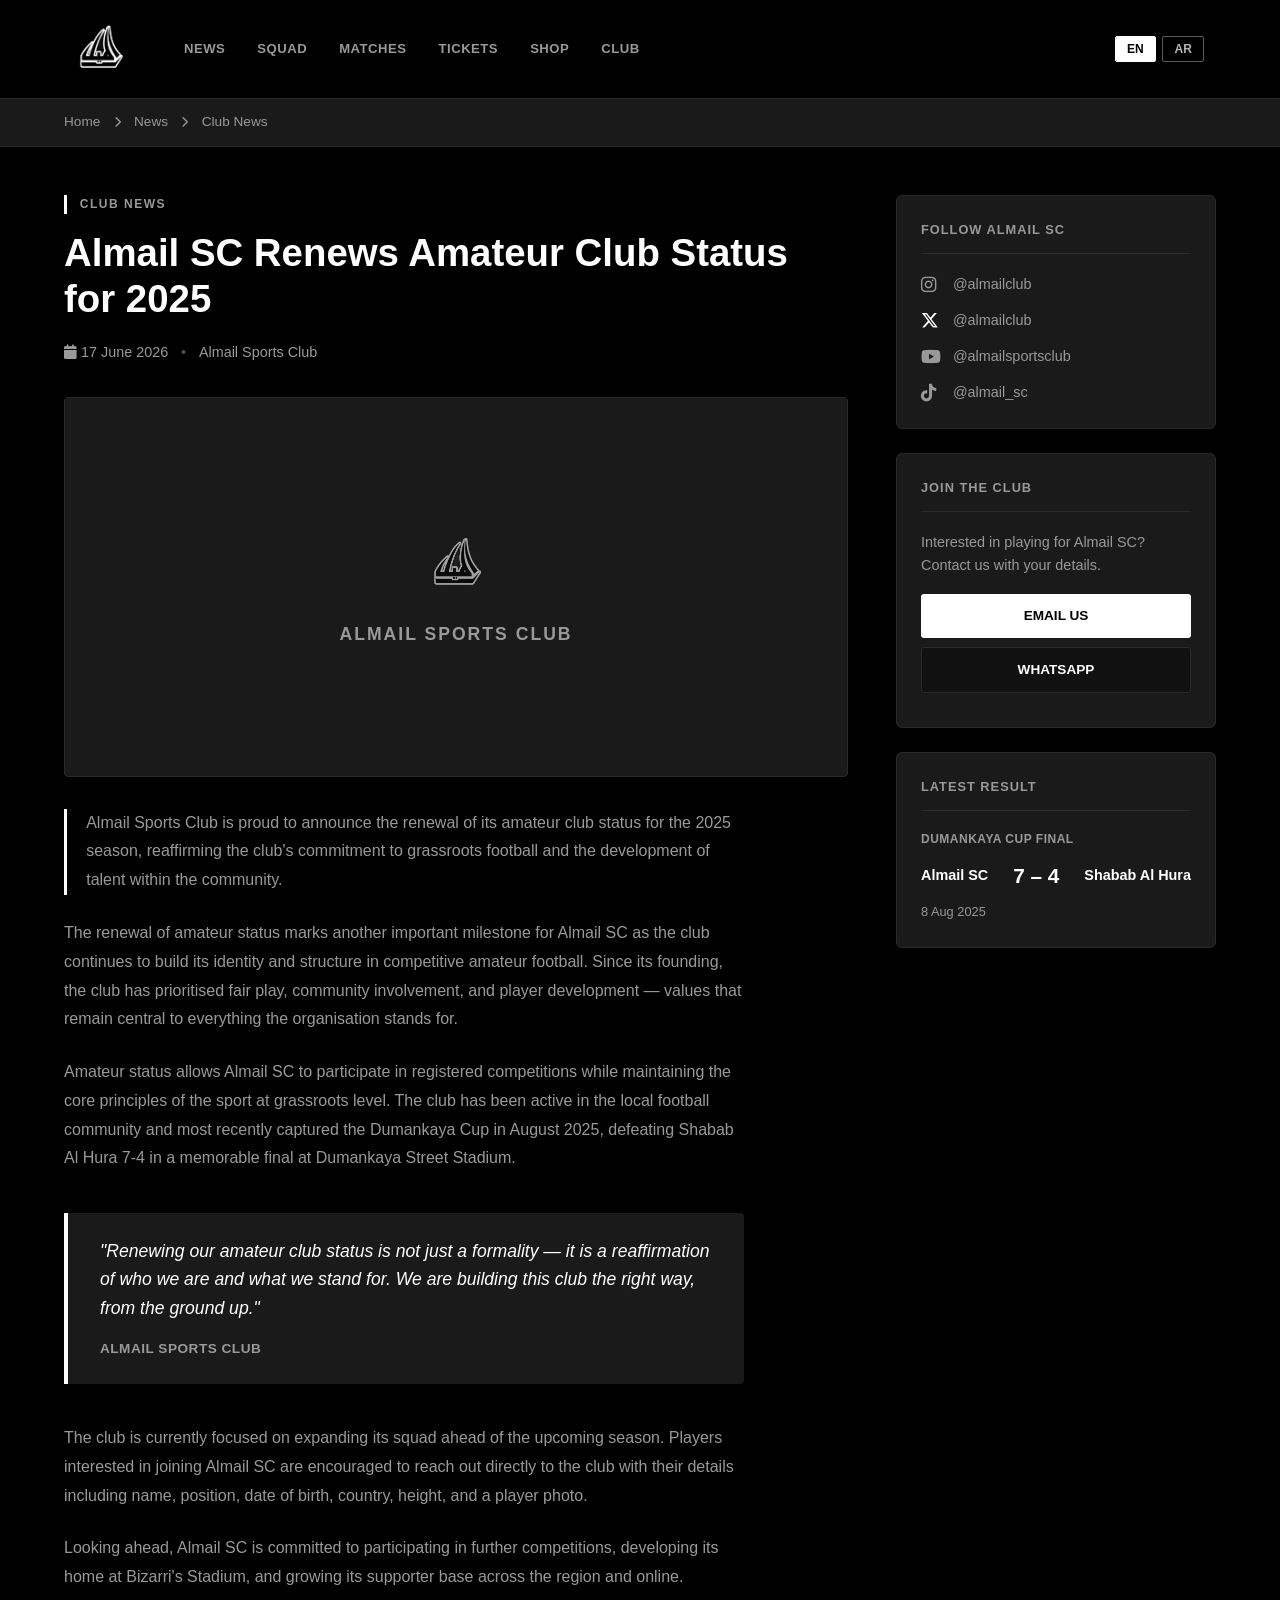
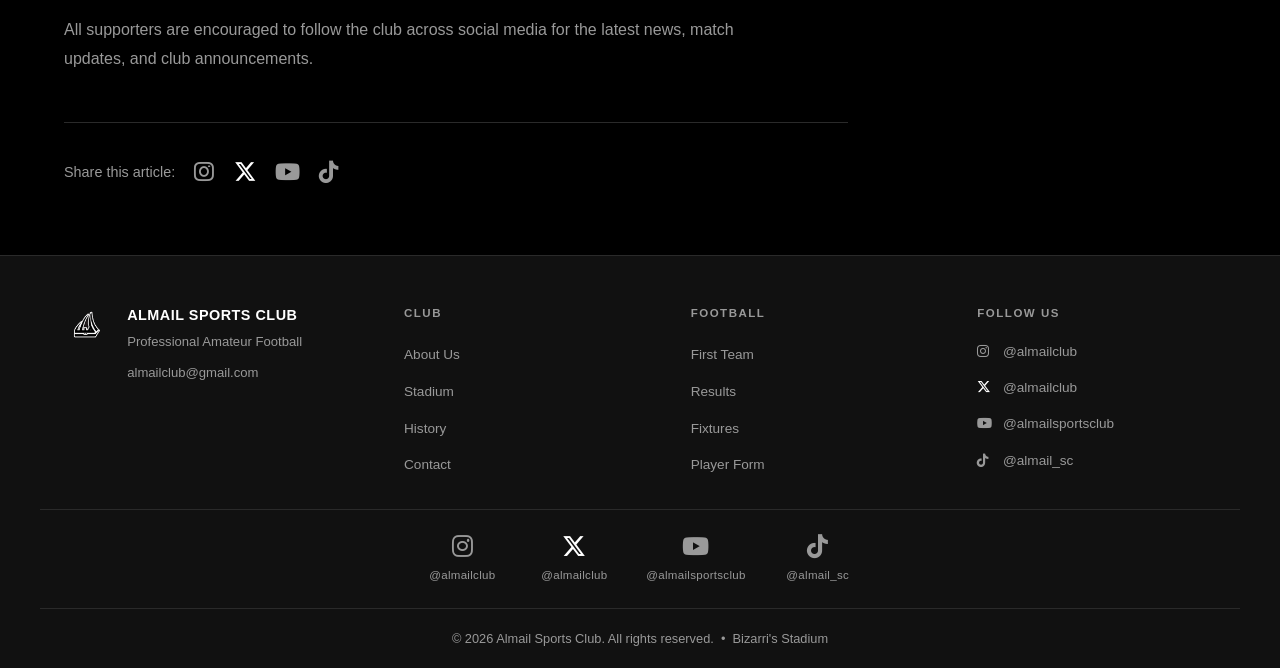
==== news-amateur-status.html @ ee6db26e "Add files via upload" ====
<!DOCTYPE html>
<html lang="en">
<head>
    <meta charset="UTF-8">
    <meta name="viewport" content="width=device-width, initial-scale=1.0">
    <title>Almail SC Renews Amateur Club Status – Almail Sports Club</title>
    <link rel="stylesheet" href="styles.css">
    <link rel="stylesheet" href="article.css">
    <link rel="stylesheet" href="https://cdnjs.cloudflare.com/ajax/libs/font-awesome/6.4.0/css/all.min.css">
</head>
<body>

    <!-- ── MAIN HEADER ───────────────────────────────────── -->
    <header class="main-header">
        <div class="header-inner">
            <a href="index.html" class="club-logo">
                <div class="club-crest">
                    <img src="logo.png" alt="Almail SC" class="crest-img" onerror="this.style.display='none'; this.nextElementSibling.style.display='flex';">
                    <span class="crest-text crest-fallback">ASC</span>
                </div>
            </a>
            <nav class="main-nav" id="mainNav">
                <a href="index.html#latest" class="nav-link">NEWS</a>
                <a href="index.html#teams" class="nav-link">SQUAD</a>
                <a href="index.html#matches" class="nav-link">MATCHES</a>
                <a href="index.html#tickets" class="nav-link">TICKETS</a>
                <a href="index.html#shop" class="nav-link">SHOP</a>
                <a href="index.html#support" class="nav-link">CLUB</a>
            </nav>
            <div class="header-right">
                <div class="language-switcher">
                    <button class="lang-btn active" data-lang="en" onclick="setLanguage('en')">EN</button>
                    <button class="lang-btn" data-lang="ar" onclick="setLanguage('ar')">AR</button>
                </div>
                <button class="search-btn"><i class="fas fa-search"></i></button>
                <button class="menu-btn" id="menuBtn"><i class="fas fa-bars"></i></button>
            </div>
        </div>
    </header>

    <!-- ── ARTICLE BREADCRUMB ────────────────────────────── -->
    <div class="article-breadcrumb">
        <div class="section-container">
            <a href="index.html">Home</a>
            <span class="breadcrumb-sep"><i class="fas fa-chevron-right"></i></span>
            <a href="index.html#latest">News</a>
            <span class="breadcrumb-sep"><i class="fas fa-chevron-right"></i></span>
            <span>Club News</span>
        </div>
    </div>

    <!-- ── ARTICLE CONTENT ───────────────────────────────── -->
    <main class="article-main">
        <div class="section-container">
            <div class="article-layout">

                <article class="article-body">
                    <header class="article-header">
                        <div class="article-category">CLUB NEWS</div>
                        <h1 class="article-title">Almail SC Renews Amateur Club Status for 2025</h1>
                        <div class="article-byline">
                            <span class="byline-date"><i class="fas fa-calendar"></i> 17 June 2026</span>
                            <span class="byline-sep">&bull;</span>
                            <span class="byline-source">Almail Sports Club</span>
                        </div>
                    </header>

                    <div class="article-hero-img">
                        <div class="article-img-placeholder">
                            <img src="logo.png" alt="Almail SC" onerror="this.style.display='none';">
                            <span>ALMAIL SPORTS CLUB</span>
                        </div>
                    </div>

                    <div class="article-text">
                        <p class="article-lead">Almail Sports Club is proud to announce the renewal of its amateur club status for the 2025 season, reaffirming the club's commitment to grassroots football and the development of talent within the community.</p>

                        <p>The renewal of amateur status marks another important milestone for Almail SC as the club continues to build its identity and structure in competitive amateur football. Since its founding, the club has prioritised fair play, community involvement, and player development — values that remain central to everything the organisation stands for.</p>

                        <p>Amateur status allows Almail SC to participate in registered competitions while maintaining the core principles of the sport at grassroots level. The club has been active in the local football community and most recently captured the Dumankaya Cup in August 2025, defeating Shabab Al Hura 7-4 in a memorable final at Dumankaya Street Stadium.</p>

                        <blockquote class="article-quote">
                            <p>"Renewing our amateur club status is not just a formality — it is a reaffirmation of who we are and what we stand for. We are building this club the right way, from the ground up."</p>
                            <cite>Almail Sports Club</cite>
                        </blockquote>

                        <p>The club is currently focused on expanding its squad ahead of the upcoming season. Players interested in joining Almail SC are encouraged to reach out directly to the club with their details including name, position, date of birth, country, height, and a player photo.</p>

                        <p>Looking ahead, Almail SC is committed to participating in further competitions, developing its home at Bizarri's Stadium, and growing its supporter base across the region and online.</p>

                        <p>All supporters are encouraged to follow the club across social media for the latest news, match updates, and club announcements.</p>
                    </div>

                    <div class="article-social-share">
                        <span>Share this article:</span>
                        <a href="https://instagram.com/almailclub" target="_blank" rel="noopener"><i class="fab fa-instagram"></i></a>
                        <a href="https://x.com/almailclub" target="_blank" rel="noopener"><i class="fab fa-x-twitter"></i></a>
                        <a href="https://youtube.com/@almailsportsclub" target="_blank" rel="noopener"><i class="fab fa-youtube"></i></a>
                        <a href="https://tiktok.com/@almail_sc" target="_blank" rel="noopener"><i class="fab fa-tiktok"></i></a>
                    </div>
                </article>

                <!-- Sidebar -->
                <aside class="article-sidebar">
                    <div class="sidebar-card">
                        <h4>FOLLOW ALMAIL SC</h4>
                        <ul class="sidebar-social">
                            <li><a href="https://instagram.com/almailclub" target="_blank" rel="noopener"><i class="fab fa-instagram"></i> @almailclub</a></li>
                            <li><a href="https://x.com/almailclub" target="_blank" rel="noopener"><i class="fab fa-x-twitter"></i> @almailclub</a></li>
                            <li><a href="https://youtube.com/@almailsportsclub" target="_blank" rel="noopener"><i class="fab fa-youtube"></i> @almailsportsclub</a></li>
                            <li><a href="https://tiktok.com/@almail_sc" target="_blank" rel="noopener"><i class="fab fa-tiktok"></i> @almail_sc</a></li>
                        </ul>
                    </div>
                    <div class="sidebar-card">
                        <h4>JOIN THE CLUB</h4>
                        <p>Interested in playing for Almail SC? Contact us with your details.</p>
                        <a href="mailto:almailclub@gmail.com?subject=Player%20Application&body=Name:%0APosition:%0ADate%20of%20Birth:%0ACountry:%0AHeight:%0A%0APlease%20attach%20a%20photo." class="sidebar-btn">EMAIL US</a>
                        <a href="https://wa.me/14402785870" target="_blank" rel="noopener" class="sidebar-btn whatsapp-btn">WHATSAPP</a>
                    </div>
                    <div class="sidebar-card">
                        <h4>LATEST RESULT</h4>
                        <div class="sidebar-result">
                            <span class="sidebar-competition">Dumankaya Cup Final</span>
                            <div class="sidebar-score-row">
                                <span>Almail SC</span>
                                <span class="sidebar-score">7 – 4</span>
                                <span>Shabab Al Hura</span>
                            </div>
                            <span class="sidebar-date">8 Aug 2025</span>
                        </div>
                    </div>
                </aside>

            </div>
        </div>
    </main>

    <!-- ── FOOTER ────────────────────────────────────────── -->
    <footer class="footer">
        <div class="footer-main">
            <div class="footer-brand">
                <div class="footer-crest">
                    <img src="logo.png" alt="ASC" class="footer-logo-img" onerror="this.style.display='none'; this.nextElementSibling.style.display='flex';">
                    <span class="footer-crest-text">ASC</span>
                </div>
                <div>
                    <h3>ALMAIL SPORTS CLUB</h3>
                    <p>Professional Amateur Football</p>
                    <p class="footer-email"><a href="mailto:almailclub@gmail.com">almailclub@gmail.com</a></p>
                </div>
            </div>
            <div class="footer-cols">
                <div class="footer-col">
                    <h4>CLUB</h4>
                    <ul>
                        <li><a href="index.html#support">About Us</a></li>
                        <li><a href="index.html#support">Stadium</a></li>
                        <li><a href="index.html#support">History</a></li>
                        <li><a href="index.html#support">Contact</a></li>
                    </ul>
                </div>
                <div class="footer-col">
                    <h4>FOOTBALL</h4>
                    <ul>
                        <li><a href="index.html#teams">First Team</a></li>
                        <li><a href="index.html#matches">Results</a></li>
                        <li><a href="index.html#matches">Fixtures</a></li>
                        <li><a href="index.html#support">Player Form</a></li>
                    </ul>
                </div>
                <div class="footer-col">
                    <h4>FOLLOW US</h4>
                    <ul class="social-list">
                        <li><a href="https://instagram.com/almailclub" target="_blank" rel="noopener"><i class="fab fa-instagram"></i> @almailclub</a></li>
                        <li><a href="https://x.com/almailclub" target="_blank" rel="noopener"><i class="fab fa-x-twitter"></i> @almailclub</a></li>
                        <li><a href="https://youtube.com/@almailsportsclub" target="_blank" rel="noopener"><i class="fab fa-youtube"></i> @almailsportsclub</a></li>
                        <li><a href="https://tiktok.com/@almail_sc" target="_blank" rel="noopener"><i class="fab fa-tiktok"></i> @almail_sc</a></li>
                    </ul>
                </div>
            </div>
        </div>
        <div class="footer-socials">
            <a href="https://instagram.com/almailclub" target="_blank" rel="noopener" class="social-icon-link">
                <i class="fab fa-instagram"></i>
                <span>@almailclub</span>
            </a>
            <a href="https://x.com/almailclub" target="_blank" rel="noopener" class="social-icon-link">
                <i class="fab fa-x-twitter"></i>
                <span>@almailclub</span>
            </a>
            <a href="https://youtube.com/@almailsportsclub" target="_blank" rel="noopener" class="social-icon-link">
                <i class="fab fa-youtube"></i>
                <span>@almailsportsclub</span>
            </a>
            <a href="https://tiktok.com/@almail_sc" target="_blank" rel="noopener" class="social-icon-link">
                <i class="fab fa-tiktok"></i>
                <span>@almail_sc</span>
            </a>
        </div>
        <div class="footer-bottom">
            <p>&copy; 2026 Almail Sports Club. All rights reserved. &nbsp;&bull;&nbsp; Bizarri's Stadium</p>
        </div>
    </footer>

    <button class="back-to-top" id="backToTop" onclick="window.scrollTo({top:0,behavior:'smooth'})" aria-label="Back to top">
        <i class="fas fa-chevron-up"></i>
    </button>

    <script src="translations.js"></script>
    <script src="script.js"></script>
</body>
</html>
---- styles.css ----
/* ── RESET & ROOT ─────────────────────────────────────────── */
*, *::before, *::after {
    margin: 0;
    padding: 0;
    box-sizing: border-box;
}

:root {
    --primary:       #000000;
    --primary-dark:  #111111;
    --primary-light: #1a1a1a;
    --accent:        #ffffff;
    --accent-light:  #e8e8e8;
    --white:         #ffffff;
    --text-dark:     #ffffff;
    --text-gray:     #999999;
    --bg-light:      #0f0f0f;
    --border:        #2a2a2a;
    --border-light:  #333333;
    --win:           #4caf50;
}

html { scroll-behavior: smooth; }

body {
    font-family: -apple-system, BlinkMacSystemFont, 'Segoe UI', Arial, sans-serif;
    background: var(--primary);
    color: var(--text-dark);
    line-height: 1.6;
}

a  { text-decoration: none; color: inherit; }
ul { list-style: none; }
button { border: none; background: none; font-family: inherit; cursor: pointer; }
img { display: block; max-width: 100%; }

.section-container {
    max-width: 1200px;
    margin: 0 auto;
    padding: 0 24px;
}

.language-switcher {
    display: flex;
    gap: 0.4rem;
    align-items: center;
    margin-right: 0.75rem;
}

.lang-btn {
    background: transparent;
    border: 1px solid rgba(255, 255, 255, 0.35);
    color: rgba(255, 255, 255, 0.7);
    padding: 0.3rem 0.7rem;
    font-size: 0.75rem;
    font-weight: 600;
    border-radius: 2px;
    cursor: pointer;
    transition: all 0.2s;
}

.lang-btn:hover {
    border-color: var(--white);
    color: var(--white);
}

.lang-btn.active {
    background: var(--white);
    color: var(--primary);
    border-color: var(--white);
}

/* ── BACK TO TOP ─────────────────────────────────────────── */
.back-to-top {
    position: fixed;
    bottom: 2rem;
    right: 2rem;
    background: var(--white);
    color: var(--primary);
    width: 48px;
    height: 48px;
    border-radius: 50%;
    display: flex;
    align-items: center;
    justify-content: center;
    font-size: 1.1rem;
    cursor: pointer;
    z-index: 500;
    opacity: 0;
    pointer-events: none;
    transition: opacity 0.3s ease, transform 0.3s ease;
    box-shadow: 0 4px 16px rgba(0, 0, 0, 0.6);
}

.back-to-top.visible {
    opacity: 1;
    pointer-events: all;
}

.back-to-top:hover {
    transform: translateY(-3px);
    background: var(--accent-light);
}

html[dir="rtl"] .back-to-top,
body.rtl-mode .back-to-top {
    right: auto;
    left: 2rem;
}

.banner-icon {
    display: flex;
    align-items: center;
    gap: 0.4rem;
    color: var(--text-gray);
    transition: color 0.2s;
}

.banner-icon:hover { color: var(--white); }

.banner-lang {
    background: transparent;
    color: var(--text-gray);
    padding: 0.3rem 0.6rem;
    border: 1px solid var(--border);
    border-radius: 2px;
    cursor: pointer;
    font-size: 0.8rem;
}

/* ── MAIN HEADER ────────────────────────────────────────────– */
.main-header {
    background: var(--primary);
    border-bottom: 1px solid var(--border);
    position: sticky;
    top: 0;
    z-index: 200;
}

.header-inner {
    max-width: 1200px;
    margin: 0 auto;
    padding: 0.8rem 24px;
    display: flex;
    align-items: center;
    gap: 2rem;
}

.club-logo { display: flex; align-items: center; }

.club-crest {
    width: 72px;
    height: 72px;
    background: transparent;
    border-radius: 4px;
    display: flex;
    align-items: center;
    justify-content: center;
    overflow: hidden;
    flex-shrink: 0;
}

.crest-img {
    width: 100%;
    height: 100%;
    object-fit: contain;
}

.crest-fallback {
    font-size: 1.1rem;
    font-weight: 700;
    color: var(--primary);
    display: none;
}

.crest-text {
    font-size: 1.1rem;
    font-weight: 700;
    color: var(--primary);
}

.main-nav {
    display: flex;
    gap: 0;
    align-items: center;
    flex: 1;
}

.nav-link {
    color: var(--text-gray);
    font-size: 0.82rem;
    font-weight: 600;
    letter-spacing: 0.5px;
    padding: 0.5rem 1rem;
    transition: color 0.2s;
    position: relative;
    display: flex;
    align-items: center;
    gap: 0.4rem;
    white-space: nowrap;
}

.nav-link:hover { color: var(--white); }

.header-right {
    display: flex;
    gap: 0.5rem;
    align-items: center;
    margin-left: auto;
}

.search-btn, .menu-btn {
    color: var(--text-gray);
    font-size: 1rem;
    padding: 0.5rem;
    transition: color 0.2s;
    display: none;
}

.search-btn:hover, .menu-btn:hover { color: var(--white); }


/* ── HERO ───────────────────────────────────────────────────– */
.hero {
    background: linear-gradient(160deg, #0a0a0a 0%, #111111 60%, #1a1a1a 100%);
    position: relative;
    min-height: 520px;
    display: flex;
    align-items: center;
    overflow: hidden;
    padding: 4rem 24px;
}

.hero::after {
    content: '';
    position: absolute;
    inset: 0;
    background-image:
        repeating-linear-gradient(0deg, transparent, transparent 60px, rgba(255,255,255,0.02) 60px, rgba(255,255,255,0.02) 61px),
        repeating-linear-gradient(90deg, transparent, transparent 60px, rgba(255,255,255,0.02) 60px, rgba(255,255,255,0.02) 61px);
    pointer-events: none;
}

.hero-bg, .hero-overlay { position: absolute; inset: 0; }
.hero-overlay { background: radial-gradient(ellipse at 70% 50%, rgba(255,255,255,0.03) 0%, rgba(0,0,0,0.5) 100%); }

.hero-content {
    position: relative;
    z-index: 10;
    max-width: 700px;
}

.hero-logo-wrap {
    margin-bottom: 1.5rem;
}

.hero-logo-img {
    height: 80px;
    width: auto;
}

.hero-title {
    font-size: 3.8rem;
    font-weight: 700;
    letter-spacing: -1px;
    color: var(--white);
    line-height: 1.1;
    margin-bottom: 0.8rem;
}

.hero-subtitle {
    font-size: 1rem;
    color: var(--text-gray);
    letter-spacing: 2px;
    text-transform: uppercase;
    margin-bottom: 2.5rem;
}

.hero-buttons { display: flex; gap: 1rem; flex-wrap: wrap; }

.hero-btn {
    padding: 0.75rem 2rem;
    font-size: 0.85rem;
    font-weight: 700;
    letter-spacing: 0.5px;
    border-radius: 2px;
    transition: all 0.2s;
    display: inline-block;
    text-transform: uppercase;
}

.hero-btn.btn-white {
    background: var(--white);
    color: var(--primary);
}

.hero-btn.btn-white:hover {
    background: var(--accent-light);
}

.hero-btn.btn-ghost {
    border: 1.5px solid rgba(255,255,255,0.4);
    color: var(--white);
}

.hero-btn.btn-ghost:hover {
    border-color: var(--white);
    background: rgba(255,255,255,0.08);
}

/* ── SECTION TITLES ─────────────────────────────────────────– */
.section-title {
    font-size: 0.75rem;
    font-weight: 700;
    letter-spacing: 2px;
    text-transform: uppercase;
    color: var(--text-gray);
    margin-bottom: 2rem;
    padding-bottom: 1rem;
    border-bottom: 1px solid var(--border);
}

/* ── NEWS SECTION ───────────────────────────────────────────– */
.news-section {
    padding: 3.5rem 0;
    background: var(--primary-dark);
    border-bottom: 1px solid var(--border);
}

.news-grid { display: flex; flex-direction: column; gap: 2rem; }

.news-card {
    background: var(--primary-light);
    border: 1px solid var(--border);
    border-radius: 4px;
    overflow: hidden;
    display: grid;
    grid-template-columns: 380px 1fr;
    min-height: 300px;
    cursor: pointer;
    transition: border-color 0.2s, transform 0.2s;
}

.news-card:hover {
    border-color: var(--border-light);
    transform: translateY(-2px);
}

.news-img {
    background: var(--primary);
    position: relative;
    display: flex;
    align-items: flex-start;
}

.news-category-badge {
    position: absolute;
    top: 1rem;
    left: 1rem;
    background: var(--white);
    color: var(--primary);
    font-size: 0.7rem;
    font-weight: 700;
    letter-spacing: 1px;
    text-transform: uppercase;
    padding: 0.3rem 0.8rem;
    border-radius: 2px;
}

.news-img-1 { background: #111; }

.news-body {
    padding: 2rem;
    display: flex;
    flex-direction: column;
    justify-content: center;
}

.news-meta {
    font-size: 0.78rem;
    color: var(--text-gray);
    letter-spacing: 0.5px;
    margin-bottom: 1rem;
}

.news-card h3 {
    font-size: 1.5rem;
    font-weight: 700;
    line-height: 1.3;
    color: var(--white);
    margin-bottom: 1rem;
}

.news-card p {
    font-size: 0.95rem;
    color: var(--text-gray);
    line-height: 1.7;
    margin-bottom: 1.8rem;
}

.news-link {
    display: inline-flex;
    align-items: center;
    gap: 0.5rem;
    font-size: 0.82rem;
    font-weight: 700;
    letter-spacing: 0.5px;
    color: var(--white);
    border-bottom: 1px solid var(--border-light);
    padding-bottom: 0.2rem;
    transition: border-color 0.2s;
    width: fit-content;
}

.news-link:hover { border-color: var(--white); }

/* ── MATCHES SECTION ────────────────────────────────────────– */
.matches-section {
    padding: 3.5rem 0;
    background: var(--primary);
    border-bottom: 1px solid var(--border);
}

/* Season Tabs */
.season-tabs {
    display: flex;
    gap: 0;
    margin-bottom: 2rem;
    border-bottom: 1px solid var(--border);
}

.season-tab {
    padding: 0.8rem 2rem;
    font-size: 0.85rem;
    font-weight: 600;
    letter-spacing: 0.5px;
    color: var(--text-gray);
    border-bottom: 2px solid transparent;
    margin-bottom: -1px;
    transition: all 0.2s;
}

.season-tab.active {
    color: var(--white);
    border-bottom-color: var(--white);
}

.season-tab:hover:not(.active) {
    color: var(--accent-light);
}

.season-panel { display: none; }
.season-panel.active { display: block; }

/* Football App Match Card */
.match-app-card {
    background: var(--primary-light);
    border: 1px solid var(--border);
    border-radius: 6px;
    overflow: hidden;
    cursor: pointer;
    transition: border-color 0.2s;
    margin-bottom: 1rem;
}

.match-app-card:hover { border-color: var(--border-light); }

.match-app-header {
    background: var(--primary-dark);
    border-bottom: 1px solid var(--border);
    padding: 0.7rem 1.5rem;
    display: flex;
    align-items: center;
    gap: 1rem;
}

.match-competition-badge {
    font-size: 0.72rem;
    font-weight: 700;
    letter-spacing: 1.5px;
    text-transform: uppercase;
    color: var(--text-gray);
}

.match-type-badge {
    background: var(--white);
    color: var(--primary);
    font-size: 0.65rem;
    font-weight: 700;
    letter-spacing: 1px;
    padding: 0.2rem 0.6rem;
    border-radius: 2px;
}

.match-app-body {
    display: grid;
    grid-template-columns: 1fr auto 1fr;
    align-items: center;
    padding: 2rem 3rem;
    gap: 2rem;
}

.match-app-team {
    display: flex;
    flex-direction: column;
    align-items: center;
    gap: 1rem;
}

.home-team { align-items: center; }
.away-team { align-items: center; }

.match-team-crest {
    width: 64px;
    height: 64px;
    background: transparent;
    border-radius: 4px;
    display: flex;
    align-items: center;
    justify-content: center;
    overflow: hidden;
    position: relative;
}

.match-team-crest img {
    width: 100%;
    height: 100%;
    object-fit: contain;
}

.match-team-crest.alt-crest {
    background: var(--primary-dark);
    border: 1px solid var(--border-light);
}

.crest-placeholder {
    font-size: 1.6rem;
    font-weight: 700;
    color: var(--primary);
    display: none;
}

.alt-crest .crest-placeholder {
    color: var(--text-gray);
    display: flex;
}

.match-team-name {
    font-size: 0.9rem;
    font-weight: 700;
    letter-spacing: 0.5px;
    text-align: center;
    color: var(--white);
}

.match-app-score-block {
    text-align: center;
    display: flex;
    flex-direction: column;
    align-items: center;
    gap: 0.5rem;
}

.match-app-score {
    font-size: 3rem;
    font-weight: 700;
    color: var(--white);
    letter-spacing: -2px;
    line-height: 1;
}

.score-sep {
    font-size: 2.5rem;
    color: var(--border-light);
    font-weight: 300;
}

.match-app-status {
    font-size: 0.72rem;
    font-weight: 700;
    letter-spacing: 1px;
    padding: 0.2rem 0.8rem;
    border-radius: 2px;
    text-transform: uppercase;
}

.match-app-status.ft {
    background: var(--primary-dark);
    border: 1px solid var(--border-light);
    color: var(--text-gray);
}

.match-app-status.live {
    background: #dc2626;
    color: var(--white);
}

.match-app-footer {
    background: var(--primary-dark);
    border-top: 1px solid var(--border);
    padding: 0.9rem 1.5rem;
    display: flex;
    align-items: center;
    gap: 2rem;
    font-size: 0.8rem;
    color: var(--text-gray);
}

.match-app-footer i { margin-right: 0.4rem; }

.match-details-link {
    margin-left: auto;
    color: var(--accent-light);
    font-size: 0.75rem;
    font-weight: 600;
    letter-spacing: 0.5px;
    cursor: pointer;
    transition: color 0.2s;
}

.match-details-link:hover { color: var(--white); }

/* Coming Soon — Matches */
.coming-soon-matches {
    background: var(--primary-light);
    border: 1px solid var(--border);
    border-radius: 6px;
    padding: 4rem 2rem;
    text-align: center;
}

.coming-soon-matches i {
    font-size: 2.5rem;
    color: var(--border-light);
    margin-bottom: 1.2rem;
    display: block;
}

.coming-soon-matches h3 {
    font-size: 1.1rem;
    font-weight: 700;
    color: var(--white);
    margin-bottom: 0.6rem;
}

.coming-soon-matches p {
    font-size: 0.9rem;
    color: var(--text-gray);
}

/* ── MATCH DETAIL MODAL ─────────────────────────────────────– */
.match-detail-modal {
    display: none;
    position: fixed;
    inset: 0;
    background: rgba(0,0,0,0.85);
    z-index: 1000;
    align-items: center;
    justify-content: center;
    padding: 1.5rem;
}

.match-detail-modal.active { display: flex; }

.match-detail-content {
    background: var(--primary-dark);
    border: 1px solid var(--border);
    border-radius: 6px;
    width: 100%;
    max-width: 520px;
    max-height: 90vh;
    overflow-y: auto;
    position: relative;
}

.close-modal {
    position: absolute;
    top: 1rem;
    right: 1rem;
    font-size: 1.4rem;
    color: var(--text-gray);
    cursor: pointer;
    transition: color 0.2s;
    z-index: 10;
    line-height: 1;
}

.close-modal:hover { color: var(--white); }

/* Modal match header */
.modal-match-header {
    background: var(--primary-light);
    border-bottom: 1px solid var(--border);
    padding: 2rem 1.5rem 1.5rem;
    text-align: center;
}

.modal-competition {
    font-size: 0.72rem;
    font-weight: 700;
    letter-spacing: 1.5px;
    text-transform: uppercase;
    color: var(--text-gray);
    margin-bottom: 1.5rem;
}

.modal-teams-row {
    display: grid;
    grid-template-columns: 1fr auto 1fr;
    align-items: center;
    gap: 1.5rem;
    margin-bottom: 1.5rem;
}

.modal-team {
    display: flex;
    flex-direction: column;
    align-items: center;
    gap: 0.8rem;
}

.modal-crest {
    width: 52px;
    height: 52px;
    background: transparent;
    border-radius: 4px;
    display: flex;
    align-items: center;
    justify-content: center;
    overflow: hidden;
    font-size: 1.3rem;
    font-weight: 700;
}

.modal-crest img {
    width: 100%;
    height: 100%;
    object-fit: contain;
}

.modal-crest.home {
    background: transparent;
}

.modal-crest.away {
    background: transparent;
    border: none;
    color: var(--text-gray);
}

.modal-team-name {
    font-size: 0.82rem;
    font-weight: 700;
    color: var(--white);
    text-align: center;
}

.modal-score-block { text-align: center; }

.modal-score {
    font-size: 2.5rem;
    font-weight: 700;
    color: var(--white);
    letter-spacing: -1px;
    line-height: 1;
    margin-bottom: 0.4rem;
}

.modal-status {
    font-size: 0.7rem;
    font-weight: 700;
    letter-spacing: 1px;
    color: var(--text-gray);
    background: var(--primary);
    border: 1px solid var(--border);
    padding: 0.2rem 0.7rem;
    border-radius: 2px;
    display: inline-block;
}

.modal-meta-row {
    display: flex;
    align-items: center;
    justify-content: center;
    gap: 1.5rem;
    font-size: 0.8rem;
    color: var(--text-gray);
    flex-wrap: wrap;
}

.modal-meta-row i { margin-right: 0.3rem; }

/* Modal Tabs */
.modal-tabs {
    display: flex;
    border-bottom: 1px solid var(--border);
}

.modal-tab {
    flex: 1;
    padding: 0.9rem;
    font-size: 0.78rem;
    font-weight: 700;
    letter-spacing: 1px;
    color: var(--text-gray);
    border-bottom: 2px solid transparent;
    margin-bottom: -1px;
    transition: all 0.2s;
}

.modal-tab.active {
    color: var(--white);
    border-bottom-color: var(--white);
}

.modal-tab:hover:not(.active) { color: var(--accent-light); }

.modal-tab-panel {
    display: none;
    padding: 1.5rem;
}

.modal-tab-panel.active { display: block; }

.detail-row {
    display: flex;
    justify-content: space-between;
    align-items: center;
    padding: 0.9rem 0;
    border-bottom: 1px solid var(--border);
}

.detail-row:last-child { border-bottom: none; }

.detail-label { font-size: 0.85rem; color: var(--text-gray); }
.detail-value { font-size: 0.85rem; font-weight: 600; color: var(--white); }
.detail-value.winner { color: var(--win); }

.coming-soon-tab {
    text-align: center;
    padding: 2.5rem 1rem;
    color: var(--text-gray);
}

.coming-soon-tab i {
    font-size: 2rem;
    margin-bottom: 0.8rem;
    display: block;
    opacity: 0.5;
}

.coming-soon-tab p {
    font-size: 0.9rem;
}

/* ── GOALS TIMELINE ─────────────────────────────────────────── */
.goals-timeline { padding: 0.25rem 0; }

.goals-header-row {
    display: grid;
    grid-template-columns: 1fr 44px 1fr;
    padding: 0.6rem 0 0.75rem;
    margin-bottom: 0.25rem;
    border-bottom: 1px solid var(--border);
}

.goals-team-lbl {
    font-size: 0.68rem;
    font-weight: 700;
    letter-spacing: 0.09em;
    color: var(--text-gray);
}

.goals-team-lbl.align-right { text-align: right; }

.goal-row {
    display: grid;
    grid-template-columns: 1fr 44px 1fr;
    align-items: center;
    min-height: 42px;
    border-bottom: 1px solid rgba(255,255,255,0.05);
}

.goal-time-col {
    font-size: 0.72rem;
    font-weight: 700;
    color: var(--text-gray);
    text-align: center;
}

.goal-home-col {
    display: flex;
    align-items: center;
    justify-content: flex-end;
    gap: 0.45rem;
    padding-right: 0.5rem;
}

.goal-away-col {
    display: flex;
    align-items: center;
    gap: 0.45rem;
    padding-left: 0.5rem;
}

.goal-ball { font-size: 0.65rem; color: var(--white); }

.goal-score-pill {
    font-size: 0.73rem;
    font-weight: 700;
    background: var(--primary-light);
    border: 1px solid var(--border);
    padding: 0.12rem 0.45rem;
    border-radius: 20px;
    color: var(--white);
    white-space: nowrap;
}

.goal-scorer { font-size: 0.85rem; color: var(--white); }

/* ── LINEUP TAB ─────────────────────────────────────────────── */
.hidden { display: none !important; }

.lineup-list {
    list-style: none;
    padding: 0;
    margin: 0;
}

.lineup-player { border-bottom: 1px solid var(--border); }

.lineup-player-btn {
    width: 100%;
    display: flex;
    align-items: center;
    justify-content: space-between;
    padding: 1rem 0;
    background: none;
    border: none;
    cursor: pointer;
    color: var(--white);
}

.lineup-player-btn:hover .lineup-player-name { color: rgba(255,255,255,0.6); }

.lineup-player-name {
    font-size: 0.95rem;
    font-weight: 600;
    transition: color 0.2s;
}

.lineup-chevron-right {
    font-size: 0.7rem;
    color: var(--text-gray);
}

/* ── PLAYER PROFILE ─────────────────────────────────────────── */
.player-profile-view { padding: 0; }

.profile-back-btn {
    background: none;
    border: none;
    color: var(--text-gray);
    font-size: 0.78rem;
    font-weight: 600;
    letter-spacing: 0.05em;
    cursor: pointer;
    padding: 0.75rem 0 1.25rem;
    display: flex;
    align-items: center;
    gap: 0.5rem;
    transition: color 0.2s;
}

.profile-back-btn:hover { color: var(--white); }

.player-profile-card { padding: 0 0 1rem; }

.profile-name {
    font-size: 1.35rem;
    font-weight: 700;
    letter-spacing: 0.03em;
    color: var(--white);
    padding-bottom: 1rem;
    margin-bottom: 0.25rem;
    border-bottom: 1px solid var(--border);
}

.profile-detail-item {
    display: flex;
    justify-content: space-between;
    align-items: center;
    padding: 0.8rem 0;
    border-bottom: 1px solid rgba(255,255,255,0.06);
}

.profile-label {
    font-size: 0.68rem;
    font-weight: 700;
    letter-spacing: 0.09em;
    color: var(--text-gray);
    text-transform: uppercase;
}

.profile-value {
    font-size: 0.9rem;
    font-weight: 600;
    color: var(--white);
}

/* ── SQUAD SECTION ──────────────────────────────────────────– */
.teams-section {
    padding: 3.5rem 0;
    background: var(--primary-dark);
    border-bottom: 1px solid var(--border);
}

/* ── COMING SOON GENERIC ────────────────────────────────────– */
.coming-soon-section {
    background: var(--primary-light);
    border: 1px solid var(--border);
    border-radius: 6px;
    padding: 4.5rem 2rem;
    text-align: center;
}

.coming-soon-section i {
    font-size: 2.5rem;
    color: var(--border-light);
    margin-bottom: 1.2rem;
    display: block;
}

.coming-soon-section h3 {
    font-size: 1.2rem;
    font-weight: 700;
    color: var(--white);
    margin-bottom: 0.6rem;
}

.coming-soon-section p {
    font-size: 0.9rem;
    color: var(--text-gray);
    max-width: 480px;
    margin: 0 auto;
}

/* ── TICKETS ────────────────────────────────────────────────– */
.tickets-section {
    padding: 3.5rem 0;
    background: var(--primary);
    border-bottom: 1px solid var(--border);
}

/* ── SHOP ───────────────────────────────────────────────────– */
.shop-section {
    padding: 3.5rem 0;
    background: var(--primary-dark);
    border-bottom: 1px solid var(--border);
}

/* ── CLUB INFO ──────────────────────────────────────────────– */
.support-section {
    padding: 3.5rem 0;
    background: var(--primary);
    border-bottom: 1px solid var(--border);
}

.info-grid {
    display: grid;
    grid-template-columns: repeat(auto-fit, minmax(260px, 1fr));
    gap: 1.5rem;
}

.info-box {
    background: var(--primary-light);
    border: 1px solid var(--border);
    border-radius: 4px;
    padding: 1.8rem;
    transition: border-color 0.2s;
}

.info-box:hover { border-color: var(--border-light); }

.info-box h4 {
    font-size: 0.78rem;
    font-weight: 700;
    letter-spacing: 1px;
    text-transform: uppercase;
    color: var(--white);
    margin-bottom: 1rem;
    display: flex;
    align-items: center;
    gap: 0.7rem;
}

.info-box h4 i { color: var(--text-gray); }

.info-box p {
    font-size: 0.88rem;
    color: var(--text-gray);
    line-height: 1.7;
    margin-bottom: 1.5rem;
}

.info-link {
    display: inline-block;
    font-size: 0.78rem;
    font-weight: 700;
    letter-spacing: 0.5px;
    text-transform: uppercase;
    color: var(--white);
    border-bottom: 1px solid var(--border-light);
    padding-bottom: 0.2rem;
    transition: border-color 0.2s;
}

.info-link:hover { border-color: var(--white); }

.info-link.disabled {
    color: var(--text-gray);
    cursor: not-allowed;
    border-color: var(--border);
}

.contact-links {
    display: flex;
    gap: 0.8rem;
    flex-wrap: wrap;
    margin-bottom: 1rem;
}

.info-link.whatsapp { color: var(--text-gray); }
.info-link.whatsapp:hover { color: var(--white); }

.contact-details {
    display: flex;
    flex-direction: column;
    gap: 0.4rem;
    font-size: 0.8rem;
    color: var(--text-gray);
}

.contact-details i { margin-right: 0.5rem; }

/* ── FOOTER ─────────────────────────────────────────────────– */
.footer {
    background: var(--primary-dark);
    border-top: 1px solid var(--border);
}

.footer-main {
    max-width: 1200px;
    margin: 0 auto;
    padding: 3rem 24px 2rem;
    display: flex;
    gap: 5rem;
}

.footer-brand {
    display: flex;
    gap: 1.2rem;
    align-items: flex-start;
    flex: 0 0 260px;
}

.footer-crest {
    width: 44px;
    height: 44px;
    background: transparent;
    border-radius: 3px;
    display: flex;
    align-items: center;
    justify-content: center;
    overflow: hidden;
    flex-shrink: 0;
}

.footer-logo-img {
    width: 100%;
    height: 100%;
    object-fit: contain;
}

.footer-crest-text {
    font-size: 1rem;
    font-weight: 700;
    color: var(--primary);
    display: none;
}

.footer-brand h3 {
    font-size: 0.9rem;
    font-weight: 700;
    letter-spacing: 0.5px;
    margin-bottom: 0.3rem;
}

.footer-brand p {
    font-size: 0.82rem;
    color: var(--text-gray);
}

.footer-email {
    margin-top: 0.6rem;
}

.footer-email a {
    font-size: 0.82rem;
    color: var(--text-gray);
    transition: color 0.2s;
}

.footer-email a:hover { color: var(--white); }

.footer-cols {
    display: grid;
    grid-template-columns: repeat(3, 1fr);
    gap: 3rem;
    flex: 1;
}

.footer-col h4 {
    font-size: 0.72rem;
    font-weight: 700;
    letter-spacing: 1.5px;
    text-transform: uppercase;
    color: var(--text-gray);
    margin-bottom: 1.2rem;
}

.footer-col ul { display: flex; flex-direction: column; gap: 0.7rem; }

.footer-col a {
    font-size: 0.85rem;
    color: var(--text-gray);
    transition: color 0.2s;
}

.footer-col a:hover { color: var(--white); }

.social-list { gap: 0.9rem !important; }

.social-list a {
    display: flex;
    align-items: center;
    gap: 0.6rem;
    font-size: 0.85rem;
}

.social-list i { width: 1rem; }

.fab.fa-x-twitter {
    color: var(--white) !important;
}

.fa-x-twitter {
    color: var(--white) !important;
}

/* Footer Social Icons Bar */
.footer-socials {
    max-width: 1200px;
    margin: 0 auto;
    padding: 1.5rem 24px;
    border-top: 1px solid var(--border);
    display: flex;
    gap: 2rem;
    align-items: center;
    justify-content: center;
    flex-wrap: wrap;
}

.social-icon-link {
    display: flex;
    flex-direction: column;
    align-items: center;
    gap: 0.5rem;
    color: var(--text-gray);
    transition: color 0.2s;
    min-width: 80px;
    text-align: center;
}

.social-icon-link:hover { color: var(--white); }

.social-icon-link i { font-size: 1.5rem; }

.social-icon-link span {
    font-size: 0.72rem;
    letter-spacing: 0.3px;
    white-space: nowrap;
}

.footer-bottom {
    max-width: 1200px;
    margin: 0 auto;
    padding: 1.2rem 24px;
    border-top: 1px solid var(--border);
    text-align: center;
    color: var(--text-gray);
    font-size: 0.8rem;
}

/* ── RESPONSIVE ─────────────────────────────────────────────– */
@media (max-width: 1100px) {
    .hero-title { font-size: 2.8rem; }

    .footer-main { flex-direction: column; gap: 2.5rem; }
    .footer-brand { flex: none; }
    .footer-cols { grid-template-columns: repeat(2, 1fr); gap: 2rem; }

    .match-app-body { padding: 1.5rem; }
}

@media (max-width: 768px) {
    .main-nav {
        position: absolute;
        top: 100%;
        left: 0;
        right: 0;
        background: var(--primary-dark);
        flex-direction: column;
        gap: 0;
        max-height: 0;
        overflow: hidden;
        transition: max-height 0.3s ease;
        border-bottom: 1px solid var(--border);
        z-index: 999;
    }

    .main-nav.open { max-height: 400px; }

    .main-nav.open .nav-link {
        padding: 1rem 1.5rem;
        border-left: 2px solid transparent;
        border-bottom: 1px solid var(--border);
    }

    .main-nav.open .nav-link:hover {
        border-left-color: var(--white);
        background: var(--primary-light);
    }

    .search-btn, .menu-btn { display: block; }

    .header-inner { position: relative; }

    .hero { min-height: 380px; padding: 2.5rem 16px; }
    .hero-title { font-size: 2rem; }

    .news-card {
        grid-template-columns: 1fr;
        min-height: auto;
    }

    .news-img { min-height: 200px; }

    .match-app-body {
        grid-template-columns: 1fr;
        padding: 1.5rem 1rem;
        gap: 1rem;
        text-align: center;
    }

    .match-app-score-block { order: -1; }
    .match-app-score { font-size: 2.5rem; }

    .match-app-footer {
        flex-direction: column;
        gap: 0.5rem;
        align-items: flex-start;
        padding: 1rem 1.5rem;
    }

    .match-details-link { margin-left: 0; }

    .season-tab { padding: 0.8rem 1.2rem; font-size: 0.8rem; }

    .modal-teams-row { grid-template-columns: 1fr auto 1fr; gap: 1rem; }
    .modal-score { font-size: 2rem; }

    .footer-cols { grid-template-columns: 1fr 1fr; }
    .footer-socials { gap: 1.5rem; }

    .section-container { padding: 0 16px; }
}

@media (max-width: 480px) {
    .hero-title { font-size: 1.6rem; }
    .hero-subtitle { font-size: 0.8rem; }
    .hero-btn { padding: 0.65rem 1.4rem; font-size: 0.8rem; }

    .match-app-header { padding: 0.6rem 1rem; }
    .match-team-crest { width: 48px; height: 48px; }
    .match-team-name { font-size: 0.8rem; }

    .footer-cols { grid-template-columns: 1fr; }
    .footer-main { padding: 2rem 16px; }

    .season-tabs { overflow-x: auto; }
    .season-tab { white-space: nowrap; }
}

/* ── RTL (ARABIC) SUPPORT ─────────────────────────────────– */
html[dir="rtl"],
body.rtl-mode {
    direction: rtl;
    text-align: right;
}

html[dir="rtl"] .header-inner,
body.rtl-mode .header-inner {
    flex-direction: row-reverse;
}

html[dir="rtl"] .header-right,
body.rtl-mode .header-right {
    margin-left: 0;
    margin-right: auto;
}

html[dir="rtl"] .footer-brand,
body.rtl-mode .footer-brand {
    flex-direction: row-reverse;
}

html[dir="rtl"] .article-category,
body.rtl-mode .article-category {
    border-left: none;
    border-right: 3px solid var(--accent);
    padding-left: 0;
    padding-right: 0.8rem;
}

html[dir="rtl"] .article-lead,
body.rtl-mode .article-lead {
    border-left: none;
    border-right: 3px solid var(--accent);
    padding-left: 1.2rem;
    padding-right: 0;
}

html[dir="rtl"] .article-list li,
body.rtl-mode .article-list li {
    padding-left: 0;
    padding-right: 1.8rem;
}

html[dir="rtl"] .article-list li::before,
body.rtl-mode .article-list li::before {
    left: auto;
    right: 0;
}

html[dir="rtl"] .match-details-link,
body.rtl-mode .match-details-link {
    margin-left: 0;
    margin-right: auto;
}

html[dir="rtl"] .news-card,
body.rtl-mode .news-card {
    grid-template-columns: 1fr 380px;
}

html[dir="rtl"] .news-category-badge,
body.rtl-mode .news-category-badge {
    left: auto;
    right: 1rem;
}

html[dir="rtl"] .sidebar-info-row,
body.rtl-mode .sidebar-info-row {
    flex-direction: row-reverse;
}

html[dir="rtl"] .contact-links,
body.rtl-mode .contact-links {
    flex-direction: row-reverse;
}

html[dir="rtl"] .article-layout,
body.rtl-mode .article-layout {
    grid-template-columns: 320px 1fr;
}

@media (max-width: 1100px) {
    html[dir="rtl"] .article-layout,
    body.rtl-mode .article-layout {
        grid-template-columns: 1fr;
    }
}

html[dir="rtl"] .hero-buttons,
body.rtl-mode .hero-buttons {
    flex-direction: row-reverse;
}

/* ── FLOATING MAIN MENU ──────────────────────────────────── */
.float-menu-wrap {
    position: fixed;
    bottom: 2rem;
    left: 2rem;
    z-index: 600;
}

.float-menu-btn {
    width: 52px;
    height: 52px;
    border-radius: 50%;
    background: var(--primary-light);
    border: 1px solid var(--border-light);
    color: var(--white);
    font-size: 1.1rem;
    cursor: pointer;
    display: flex;
    align-items: center;
    justify-content: center;
    transition: background 0.2s, transform 0.2s;
    box-shadow: 0 4px 16px rgba(0,0,0,0.6);
}

.float-menu-btn:hover {
    background: var(--border-light);
    transform: scale(1.06);
}

.float-menu-panel {
    position: absolute;
    bottom: 64px;
    left: 0;
    background: var(--primary-dark);
    border: 1px solid var(--border-light);
    border-radius: 8px;
    width: 220px;
    overflow: hidden;
    opacity: 0;
    pointer-events: none;
    transform: translateY(12px);
    transition: opacity 0.2s ease, transform 0.2s ease;
    box-shadow: 0 8px 32px rgba(0,0,0,0.7);
}

.float-menu-panel.open {
    opacity: 1;
    pointer-events: all;
    transform: translateY(0);
}

.float-menu-header {
    display: flex;
    align-items: center;
    justify-content: space-between;
    padding: 0.9rem 1.2rem;
    border-bottom: 1px solid var(--border);
    font-size: 0.72rem;
    font-weight: 700;
    letter-spacing: 1.5px;
    color: var(--text-gray);
}

.float-menu-header button {
    color: var(--text-gray);
    font-size: 1rem;
    cursor: pointer;
    transition: color 0.2s;
}

.float-menu-header button:hover { color: var(--white); }

.float-menu-links {
    padding: 0.5rem 0;
}

.float-menu-links li a {
    display: flex;
    align-items: center;
    gap: 0.9rem;
    padding: 0.75rem 1.2rem;
    color: var(--text-gray);
    font-size: 0.85rem;
    font-weight: 600;
    transition: all 0.2s;
}

.float-menu-links li a:hover {
    color: var(--white);
    background: var(--primary-light);
    padding-left: 1.5rem;
}

.float-menu-links i {
    width: 1rem;
    font-size: 0.9rem;
    text-align: center;
}

.float-menu-top {
    width: 100%;
    padding: 0.9rem 1.2rem;
    border-top: 1px solid var(--border);
    color: var(--white);
    font-size: 0.8rem;
    font-weight: 700;
    letter-spacing: 0.5px;
    cursor: pointer;
    display: flex;
    align-items: center;
    gap: 0.7rem;
    transition: background 0.2s;
    text-align: left;
}

.float-menu-top:hover { background: var(--primary-light); }

/* RTL float menu */
html[dir="rtl"] .float-menu-wrap,
body.rtl-mode .float-menu-wrap {
    left: auto;
    right: 2rem;
}

html[dir="rtl"] .float-menu-panel,
body.rtl-mode .float-menu-panel {
    left: auto;
    right: 0;
}

html[dir="rtl"] .float-menu-links li a,
body.rtl-mode .float-menu-links li a {
    flex-direction: row-reverse;
}

html[dir="rtl"] .float-menu-links li a:hover,
body.rtl-mode .float-menu-links li a:hover {
    padding-left: 1.2rem;
    padding-right: 1.5rem;
}

html[dir="rtl"] .float-menu-top,
body.rtl-mode .float-menu-top {
    flex-direction: row-reverse;
    text-align: right;
}

/* ── X / TWITTER ICON FORCE WHITE ────────────────────────── */
.footer-socials .social-icon-link i.fa-x-twitter,
.footer-cols .social-list a i.fa-x-twitter,
.article-social-share a i.fa-x-twitter,
.sidebar-social a i.fa-x-twitter {
    color: var(--white) !important;
    -webkit-text-fill-color: var(--white) !important;
}
---- article.css ----
/* ── ARTICLE BREADCRUMB ───────────────────────────────────── */
.article-breadcrumb {
    background: var(--primary-light);
    border-bottom: 1px solid var(--border);
    padding: 0.8rem 0;
    font-size: 0.85rem;
}

.article-breadcrumb a {
    color: var(--text-gray);
    transition: color 0.3s ease;
}

.article-breadcrumb a:hover {
    color: var(--white);
}

.article-breadcrumb span {
    color: var(--text-gray);
}

.breadcrumb-sep {
    margin: 0 0.6rem;
    font-size: 0.7rem;
    color: var(--border);
}

/* ── ARTICLE MAIN LAYOUT ─────────────────────────────────── */
.article-main {
    padding: 3rem 0 4rem;
    background: var(--primary);
}

.article-layout {
    display: grid;
    grid-template-columns: 1fr 320px;
    gap: 3rem;
    align-items: flex-start;
}

/* ── ARTICLE HEADER ──────────────────────────────────────── */
.article-header {
    margin-bottom: 2rem;
}

.article-category {
    font-size: 0.75rem;
    font-weight: 700;
    letter-spacing: 1.5px;
    text-transform: uppercase;
    color: var(--text-gray);
    margin-bottom: 1rem;
    border-left: 3px solid var(--accent);
    padding-left: 0.8rem;
}

.article-title {
    font-size: 2.4rem;
    font-weight: 700;
    line-height: 1.2;
    color: var(--white);
    margin-bottom: 1.2rem;
}

.article-byline {
    display: flex;
    align-items: center;
    gap: 0.8rem;
    font-size: 0.9rem;
    color: var(--text-gray);
}

.byline-sep {
    opacity: 0.5;
}

/* ── ARTICLE HERO IMAGE ──────────────────────────────────── */
.article-hero-img {
    width: 100%;
    margin-bottom: 2rem;
    border-radius: 4px;
    overflow: hidden;
}

.article-img-placeholder {
    background: var(--primary-light);
    border: 1px solid var(--border);
    height: 380px;
    display: flex;
    flex-direction: column;
    align-items: center;
    justify-content: center;
    gap: 1rem;
    border-radius: 4px;
}

.article-img-placeholder img {
    width: 80px;
    height: 80px;
    object-fit: contain;
    opacity: 0.6;
}

.article-img-placeholder span {
    font-size: 1.1rem;
    font-weight: 700;
    color: var(--text-gray);
    letter-spacing: 2px;
}

.stadium-placeholder {
    gap: 2rem;
}

.stadium-placeholder i {
    font-size: 4rem;
    color: var(--border-light);
    opacity: 0.6;
}

/* ── ARTICLE TEXT ────────────────────────────────────────── */
.article-text {
    max-width: 680px;
}

.article-lead {
    font-size: 1.15rem;
    font-weight: 500;
    color: var(--white);
    line-height: 1.7;
    margin-bottom: 1.8rem;
    border-left: 3px solid var(--accent);
    padding-left: 1.2rem;
}

.article-text p {
    font-size: 1rem;
    color: var(--text-gray);
    line-height: 1.8;
    margin-bottom: 1.5rem;
}

.article-quote {
    margin: 2.5rem 0;
    padding: 1.5rem 2rem;
    border-left: 4px solid var(--accent);
    background: var(--primary-light);
    border-radius: 0 4px 4px 0;
}

.article-quote p {
    font-size: 1.1rem;
    font-style: italic;
    color: var(--white);
    margin-bottom: 0.8rem;
    line-height: 1.6;
}

.article-quote cite {
    font-size: 0.85rem;
    color: var(--text-gray);
    font-style: normal;
    font-weight: 600;
    text-transform: uppercase;
    letter-spacing: 0.5px;
}

.article-subheading {
    font-size: 1.4rem;
    font-weight: 700;
    color: var(--white);
    margin-top: 2rem;
    margin-bottom: 1.2rem;
}

.article-list {
    list-style: none;
    margin-bottom: 1.5rem;
}

.article-list li {
    font-size: 0.95rem;
    color: var(--text-gray);
    line-height: 1.8;
    padding-left: 1.8rem;
    position: relative;
    margin-bottom: 0.8rem;
}

.article-list li::before {
    content: '';
    position: absolute;
    left: 0;
    top: 0.55em;
    width: 6px;
    height: 6px;
    background: var(--white);
    border-radius: 50%;
}

/* ── ARTICLE SOCIAL SHARE ────────────────────────────────── */
.article-social-share {
    display: flex;
    align-items: center;
    gap: 1.2rem;
    margin-top: 3rem;
    padding-top: 2rem;
    border-top: 1px solid var(--border);
    font-size: 0.9rem;
    color: var(--text-gray);
}

.article-social-share a {
    font-size: 1.4rem;
    color: var(--text-gray);
    transition: color 0.3s ease;
}

.article-social-share a:hover {
    color: var(--white);
}

/* ── SIDEBAR ─────────────────────────────────────────────── */
.article-sidebar {
    display: flex;
    flex-direction: column;
    gap: 1.5rem;
    position: sticky;
    top: 100px;
}

.sidebar-card {
    background: var(--primary-light);
    border: 1px solid var(--border);
    border-radius: 6px;
    padding: 1.5rem;
}

.sidebar-card h4 {
    font-size: 0.8rem;
    font-weight: 700;
    letter-spacing: 1px;
    text-transform: uppercase;
    color: var(--text-gray);
    margin-bottom: 1.2rem;
    padding-bottom: 0.8rem;
    border-bottom: 1px solid var(--border);
}

.sidebar-card p {
    font-size: 0.9rem;
    color: var(--text-gray);
    line-height: 1.6;
    margin-bottom: 1rem;
}

.sidebar-social {
    display: flex;
    flex-direction: column;
    gap: 0.8rem;
}

.sidebar-social a {
    display: flex;
    align-items: center;
    gap: 0.8rem;
    font-size: 0.9rem;
    color: var(--text-gray);
    transition: color 0.3s ease;
}

.sidebar-social a:hover {
    color: var(--white);
}

.sidebar-social i {
    width: 1.2rem;
    font-size: 1.1rem;
}

.sidebar-btn {
    display: block;
    background: var(--white);
    color: var(--primary);
    padding: 0.7rem 1rem;
    border-radius: 3px;
    text-align: center;
    font-size: 0.85rem;
    font-weight: 700;
    margin-bottom: 0.6rem;
    transition: background 0.3s ease;
}

.sidebar-btn:hover {
    background: var(--accent-light);
}

.sidebar-btn.whatsapp-btn {
    background: var(--primary-dark);
    color: var(--white);
    border: 1px solid var(--border);
}

.sidebar-btn.whatsapp-btn:hover {
    border-color: var(--accent);
}

.sidebar-result {
    display: flex;
    flex-direction: column;
    gap: 0.6rem;
}

.sidebar-competition {
    font-size: 0.75rem;
    font-weight: 700;
    text-transform: uppercase;
    color: var(--text-gray);
    letter-spacing: 0.5px;
}

.sidebar-score-row {
    display: flex;
    align-items: center;
    justify-content: space-between;
    font-size: 0.9rem;
    color: var(--white);
    font-weight: 600;
}

.sidebar-score {
    font-size: 1.3rem;
    font-weight: 700;
    color: var(--white);
}

.sidebar-date {
    font-size: 0.8rem;
    color: var(--text-gray);
}

.sidebar-info {
    display: flex;
    flex-direction: column;
    gap: 0.8rem;
}

.sidebar-info-row {
    display: flex;
    justify-content: space-between;
    align-items: center;
    padding-bottom: 0.8rem;
    border-bottom: 1px solid var(--border);
}

.sidebar-info-row:last-child {
    border-bottom: none;
}

.sidebar-label {
    font-size: 0.8rem;
    color: var(--text-gray);
    font-weight: 600;
    text-transform: uppercase;
    letter-spacing: 0.3px;
}

.sidebar-value {
    font-size: 0.85rem;
    color: var(--white);
    font-weight: 600;
    text-align: right;
}

/* ── RESPONSIVE ──────────────────────────────────────────── */
@media (max-width: 1100px) {
    .article-layout {
        grid-template-columns: 1fr;
    }

    .article-sidebar {
        position: static;
        display: grid;
        grid-template-columns: repeat(auto-fit, minmax(280px, 1fr));
    }

    .article-title {
        font-size: 1.8rem;
    }
}

@media (max-width: 768px) {
    .article-title {
        font-size: 1.5rem;
    }

    .article-lead {
        font-size: 1rem;
    }

    .article-sidebar {
        grid-template-columns: 1fr;
    }

    .article-img-placeholder {
        height: 220px;
    }
}
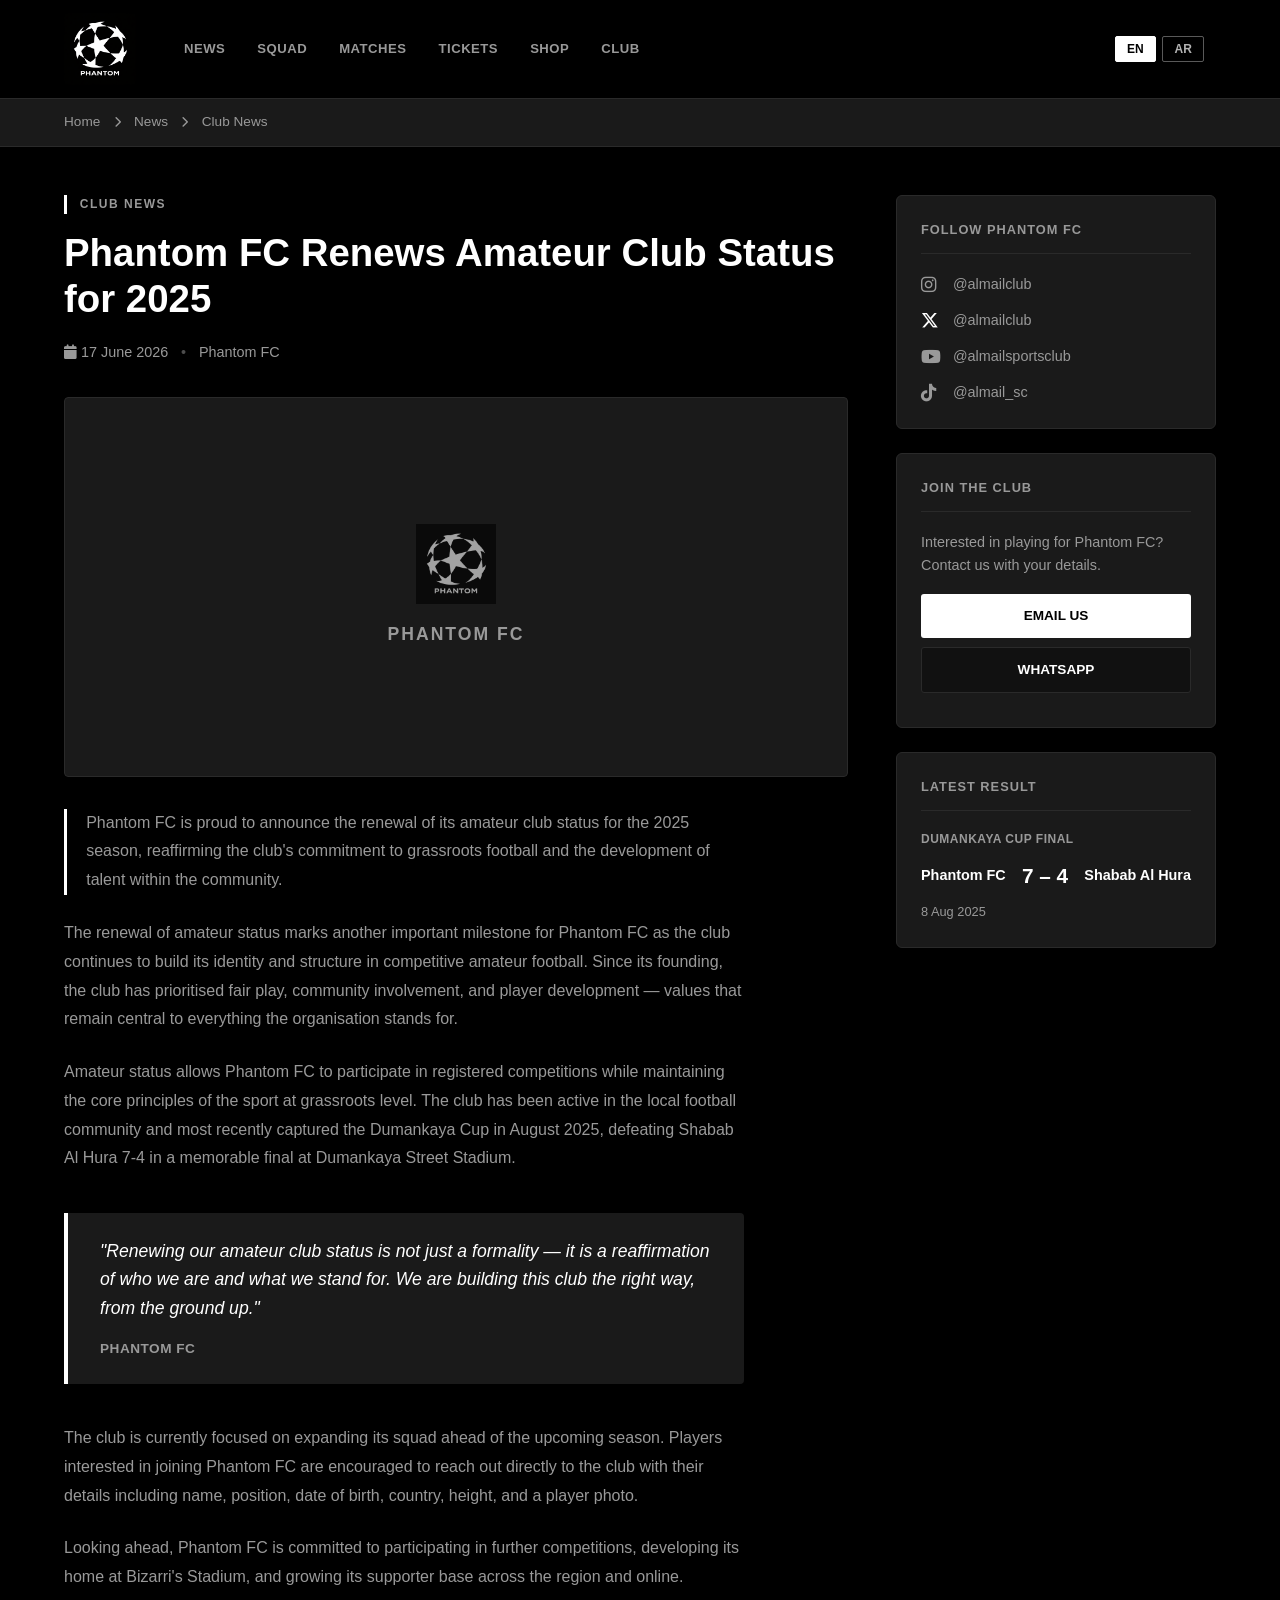
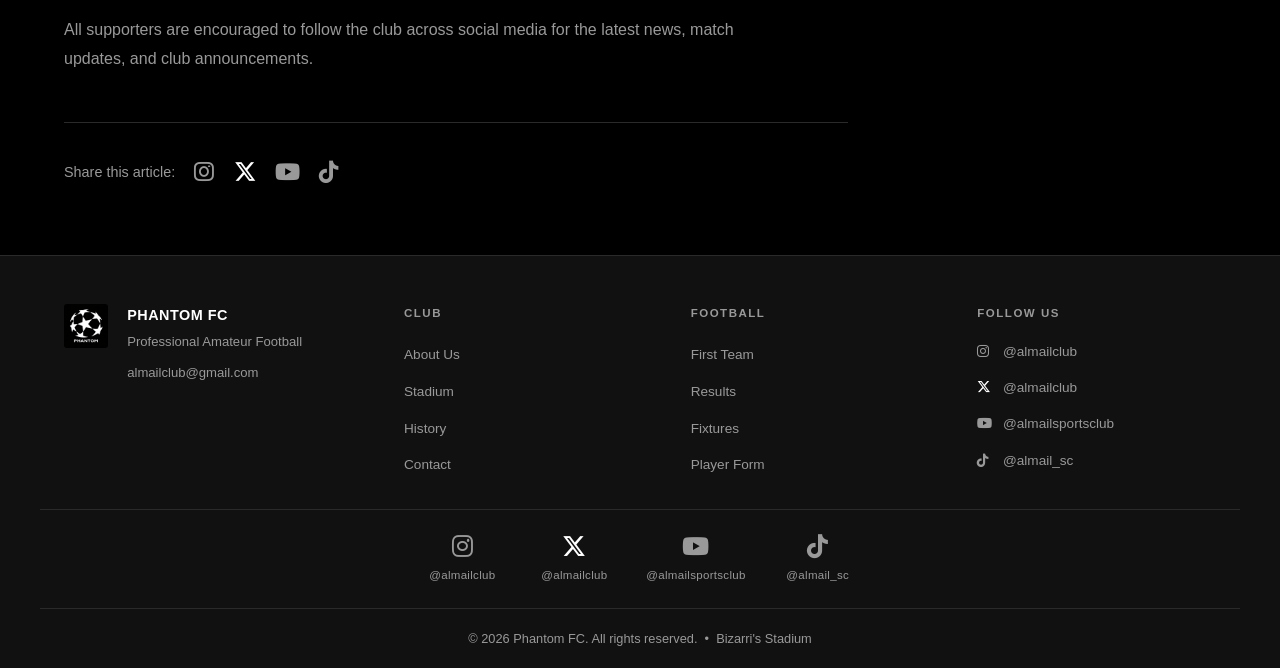
==== commit 0708a7d0: "Rename club from Almail Sports Club to Phantom FC Replace all instances of "Almail Sports Club", "Al" ====
--- a/news-amateur-status.html
+++ b/news-amateur-status.html
@@ -3,7 +3,7 @@
 <head>
     <meta charset="UTF-8">
     <meta name="viewport" content="width=device-width, initial-scale=1.0">
-    <title>Almail SC Renews Amateur Club Status – Almail Sports Club</title>
+    <title>Phantom FC Renews Amateur Club Status – Phantom FC</title>
     <link rel="stylesheet" href="styles.css">
     <link rel="stylesheet" href="article.css">
     <link rel="stylesheet" href="https://cdnjs.cloudflare.com/ajax/libs/font-awesome/6.4.0/css/all.min.css">
@@ -15,8 +15,8 @@
         <div class="header-inner">
             <a href="index.html" class="club-logo">
                 <div class="club-crest">
-                    <img src="logo.png" alt="Almail SC" class="crest-img" onerror="this.style.display='none'; this.nextElementSibling.style.display='flex';">
-                    <span class="crest-text crest-fallback">ASC</span>
+                    <img src="logo.png" alt="Phantom FC" class="crest-img" onerror="this.style.display='none'; this.nextElementSibling.style.display='flex';">
+                    <span class="crest-text crest-fallback">PFC</span>
                 </div>
             </a>
             <nav class="main-nav" id="mainNav">
@@ -57,36 +57,36 @@
                 <article class="article-body">
                     <header class="article-header">
                         <div class="article-category">CLUB NEWS</div>
-                        <h1 class="article-title">Almail SC Renews Amateur Club Status for 2025</h1>
+                        <h1 class="article-title">Phantom FC Renews Amateur Club Status for 2025</h1>
                         <div class="article-byline">
                             <span class="byline-date"><i class="fas fa-calendar"></i> 17 June 2026</span>
                             <span class="byline-sep">&bull;</span>
-                            <span class="byline-source">Almail Sports Club</span>
+                            <span class="byline-source">Phantom FC</span>
                         </div>
                     </header>
 
                     <div class="article-hero-img">
                         <div class="article-img-placeholder">
-                            <img src="logo.png" alt="Almail SC" onerror="this.style.display='none';">
-                            <span>ALMAIL SPORTS CLUB</span>
+                            <img src="logo.png" alt="Phantom FC" onerror="this.style.display='none';">
+                            <span>PHANTOM FC</span>
                         </div>
                     </div>
 
                     <div class="article-text">
-                        <p class="article-lead">Almail Sports Club is proud to announce the renewal of its amateur club status for the 2025 season, reaffirming the club's commitment to grassroots football and the development of talent within the community.</p>
-
-                        <p>The renewal of amateur status marks another important milestone for Almail SC as the club continues to build its identity and structure in competitive amateur football. Since its founding, the club has prioritised fair play, community involvement, and player development — values that remain central to everything the organisation stands for.</p>
-
-                        <p>Amateur status allows Almail SC to participate in registered competitions while maintaining the core principles of the sport at grassroots level. The club has been active in the local football community and most recently captured the Dumankaya Cup in August 2025, defeating Shabab Al Hura 7-4 in a memorable final at Dumankaya Street Stadium.</p>
+                        <p class="article-lead">Phantom FC is proud to announce the renewal of its amateur club status for the 2025 season, reaffirming the club's commitment to grassroots football and the development of talent within the community.</p>
+
+                        <p>The renewal of amateur status marks another important milestone for Phantom FC as the club continues to build its identity and structure in competitive amateur football. Since its founding, the club has prioritised fair play, community involvement, and player development — values that remain central to everything the organisation stands for.</p>
+
+                        <p>Amateur status allows Phantom FC to participate in registered competitions while maintaining the core principles of the sport at grassroots level. The club has been active in the local football community and most recently captured the Dumankaya Cup in August 2025, defeating Shabab Al Hura 7-4 in a memorable final at Dumankaya Street Stadium.</p>
 
                         <blockquote class="article-quote">
                             <p>"Renewing our amateur club status is not just a formality — it is a reaffirmation of who we are and what we stand for. We are building this club the right way, from the ground up."</p>
-                            <cite>Almail Sports Club</cite>
+                            <cite>Phantom FC</cite>
                         </blockquote>
 
-                        <p>The club is currently focused on expanding its squad ahead of the upcoming season. Players interested in joining Almail SC are encouraged to reach out directly to the club with their details including name, position, date of birth, country, height, and a player photo.</p>
-
-                        <p>Looking ahead, Almail SC is committed to participating in further competitions, developing its home at Bizarri's Stadium, and growing its supporter base across the region and online.</p>
+                        <p>The club is currently focused on expanding its squad ahead of the upcoming season. Players interested in joining Phantom FC are encouraged to reach out directly to the club with their details including name, position, date of birth, country, height, and a player photo.</p>
+
+                        <p>Looking ahead, Phantom FC is committed to participating in further competitions, developing its home at Bizarri's Stadium, and growing its supporter base across the region and online.</p>
 
                         <p>All supporters are encouraged to follow the club across social media for the latest news, match updates, and club announcements.</p>
                     </div>
@@ -103,7 +103,7 @@
                 <!-- Sidebar -->
                 <aside class="article-sidebar">
                     <div class="sidebar-card">
-                        <h4>FOLLOW ALMAIL SC</h4>
+                        <h4>FOLLOW PHANTOM FC</h4>
                         <ul class="sidebar-social">
                             <li><a href="https://instagram.com/almailclub" target="_blank" rel="noopener"><i class="fab fa-instagram"></i> @almailclub</a></li>
                             <li><a href="https://x.com/almailclub" target="_blank" rel="noopener"><i class="fab fa-x-twitter"></i> @almailclub</a></li>
@@ -113,7 +113,7 @@
                     </div>
                     <div class="sidebar-card">
                         <h4>JOIN THE CLUB</h4>
-                        <p>Interested in playing for Almail SC? Contact us with your details.</p>
+                        <p>Interested in playing for Phantom FC? Contact us with your details.</p>
                         <a href="mailto:almailclub@gmail.com?subject=Player%20Application&body=Name:%0APosition:%0ADate%20of%20Birth:%0ACountry:%0AHeight:%0A%0APlease%20attach%20a%20photo." class="sidebar-btn">EMAIL US</a>
                         <a href="https://wa.me/14402785870" target="_blank" rel="noopener" class="sidebar-btn whatsapp-btn">WHATSAPP</a>
                     </div>
@@ -122,7 +122,7 @@
                         <div class="sidebar-result">
                             <span class="sidebar-competition">Dumankaya Cup Final</span>
                             <div class="sidebar-score-row">
-                                <span>Almail SC</span>
+                                <span>Phantom FC</span>
                                 <span class="sidebar-score">7 – 4</span>
                                 <span>Shabab Al Hura</span>
                             </div>
@@ -140,11 +140,11 @@
         <div class="footer-main">
             <div class="footer-brand">
                 <div class="footer-crest">
-                    <img src="logo.png" alt="ASC" class="footer-logo-img" onerror="this.style.display='none'; this.nextElementSibling.style.display='flex';">
-                    <span class="footer-crest-text">ASC</span>
+                    <img src="logo.png" alt="PFC" class="footer-logo-img" onerror="this.style.display='none'; this.nextElementSibling.style.display='flex';">
+                    <span class="footer-crest-text">PFC</span>
                 </div>
                 <div>
-                    <h3>ALMAIL SPORTS CLUB</h3>
+                    <h3>PHANTOM FC</h3>
                     <p>Professional Amateur Football</p>
                     <p class="footer-email"><a href="mailto:almailclub@gmail.com">almailclub@gmail.com</a></p>
                 </div>
@@ -198,7 +198,7 @@
             </a>
         </div>
         <div class="footer-bottom">
-            <p>&copy; 2026 Almail Sports Club. All rights reserved. &nbsp;&bull;&nbsp; Bizarri's Stadium</p>
+            <p>&copy; 2026 Phantom FC. All rights reserved. &nbsp;&bull;&nbsp; Bizarri's Stadium</p>
         </div>
     </footer>
 
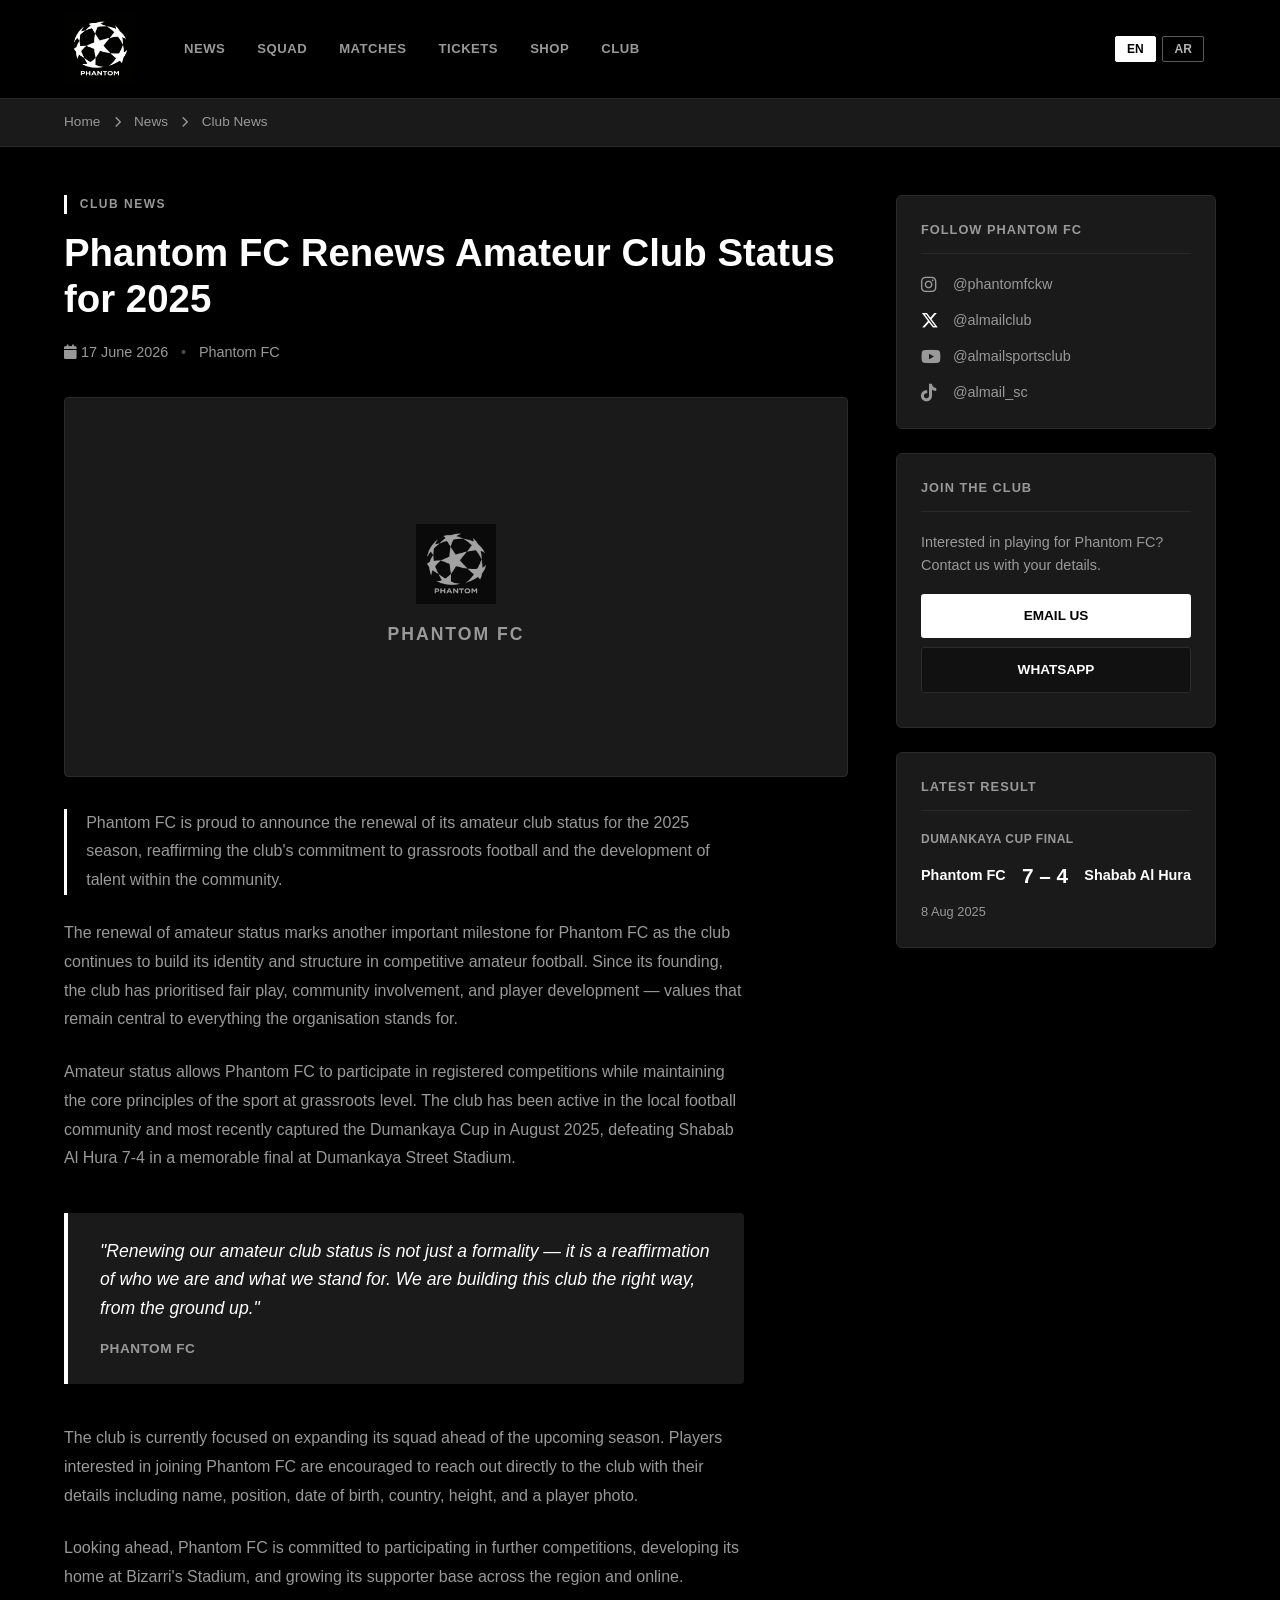
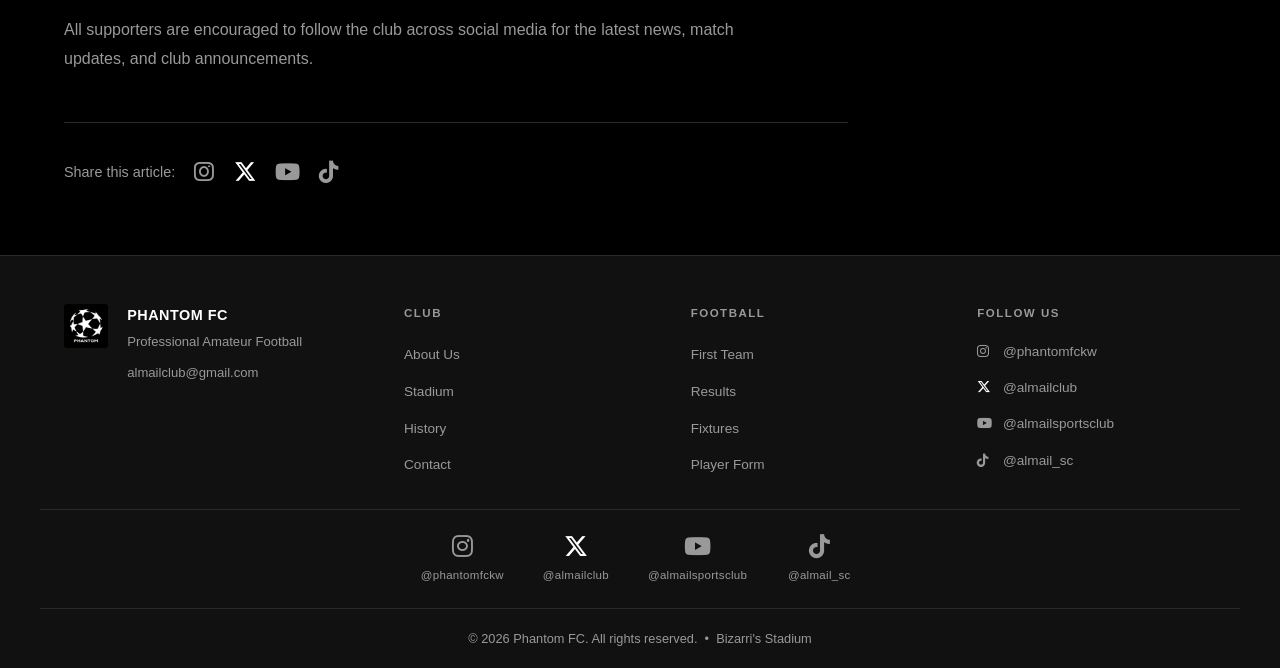
==== commit c409575a: "Update Instagram link to @phantomfckw across all pages Co-Authored-By: Claude Sonnet 4.6 <noreply@an" ====
--- a/news-amateur-status.html
+++ b/news-amateur-status.html
@@ -93,7 +93,7 @@
 
                     <div class="article-social-share">
                         <span>Share this article:</span>
-                        <a href="https://instagram.com/almailclub" target="_blank" rel="noopener"><i class="fab fa-instagram"></i></a>
+                        <a href="https://www.instagram.com/phantomfckw" target="_blank" rel="noopener"><i class="fab fa-instagram"></i></a>
                         <a href="https://x.com/almailclub" target="_blank" rel="noopener"><i class="fab fa-x-twitter"></i></a>
                         <a href="https://youtube.com/@almailsportsclub" target="_blank" rel="noopener"><i class="fab fa-youtube"></i></a>
                         <a href="https://tiktok.com/@almail_sc" target="_blank" rel="noopener"><i class="fab fa-tiktok"></i></a>
@@ -105,7 +105,7 @@
                     <div class="sidebar-card">
                         <h4>FOLLOW PHANTOM FC</h4>
                         <ul class="sidebar-social">
-                            <li><a href="https://instagram.com/almailclub" target="_blank" rel="noopener"><i class="fab fa-instagram"></i> @almailclub</a></li>
+                            <li><a href="https://www.instagram.com/phantomfckw" target="_blank" rel="noopener"><i class="fab fa-instagram"></i> @phantomfckw</a></li>
                             <li><a href="https://x.com/almailclub" target="_blank" rel="noopener"><i class="fab fa-x-twitter"></i> @almailclub</a></li>
                             <li><a href="https://youtube.com/@almailsportsclub" target="_blank" rel="noopener"><i class="fab fa-youtube"></i> @almailsportsclub</a></li>
                             <li><a href="https://tiktok.com/@almail_sc" target="_blank" rel="noopener"><i class="fab fa-tiktok"></i> @almail_sc</a></li>
@@ -171,7 +171,7 @@
                 <div class="footer-col">
                     <h4>FOLLOW US</h4>
                     <ul class="social-list">
-                        <li><a href="https://instagram.com/almailclub" target="_blank" rel="noopener"><i class="fab fa-instagram"></i> @almailclub</a></li>
+                        <li><a href="https://www.instagram.com/phantomfckw" target="_blank" rel="noopener"><i class="fab fa-instagram"></i> @phantomfckw</a></li>
                         <li><a href="https://x.com/almailclub" target="_blank" rel="noopener"><i class="fab fa-x-twitter"></i> @almailclub</a></li>
                         <li><a href="https://youtube.com/@almailsportsclub" target="_blank" rel="noopener"><i class="fab fa-youtube"></i> @almailsportsclub</a></li>
                         <li><a href="https://tiktok.com/@almail_sc" target="_blank" rel="noopener"><i class="fab fa-tiktok"></i> @almail_sc</a></li>
@@ -180,9 +180,9 @@
             </div>
         </div>
         <div class="footer-socials">
-            <a href="https://instagram.com/almailclub" target="_blank" rel="noopener" class="social-icon-link">
+            <a href="https://www.instagram.com/phantomfckw" target="_blank" rel="noopener" class="social-icon-link">
                 <i class="fab fa-instagram"></i>
-                <span>@almailclub</span>
+                <span>@phantomfckw</span>
             </a>
             <a href="https://x.com/almailclub" target="_blank" rel="noopener" class="social-icon-link">
                 <i class="fab fa-x-twitter"></i>
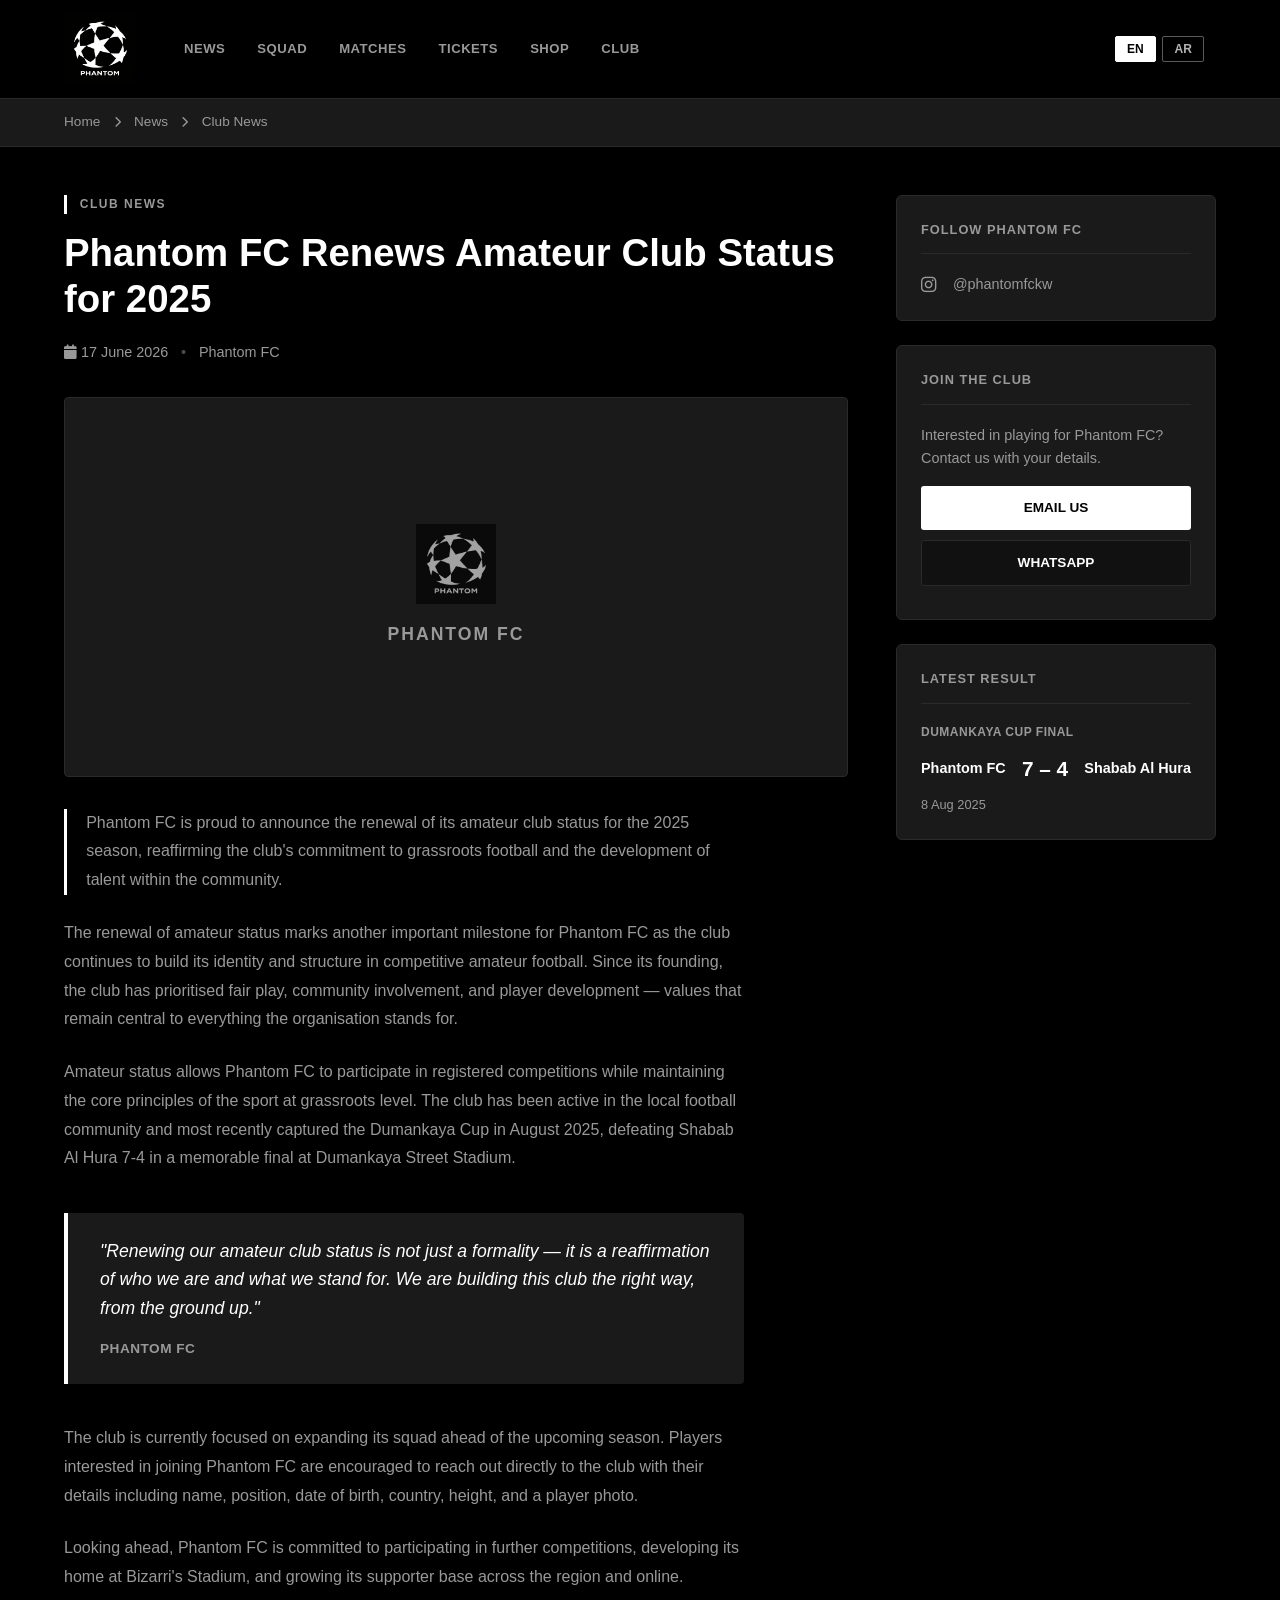
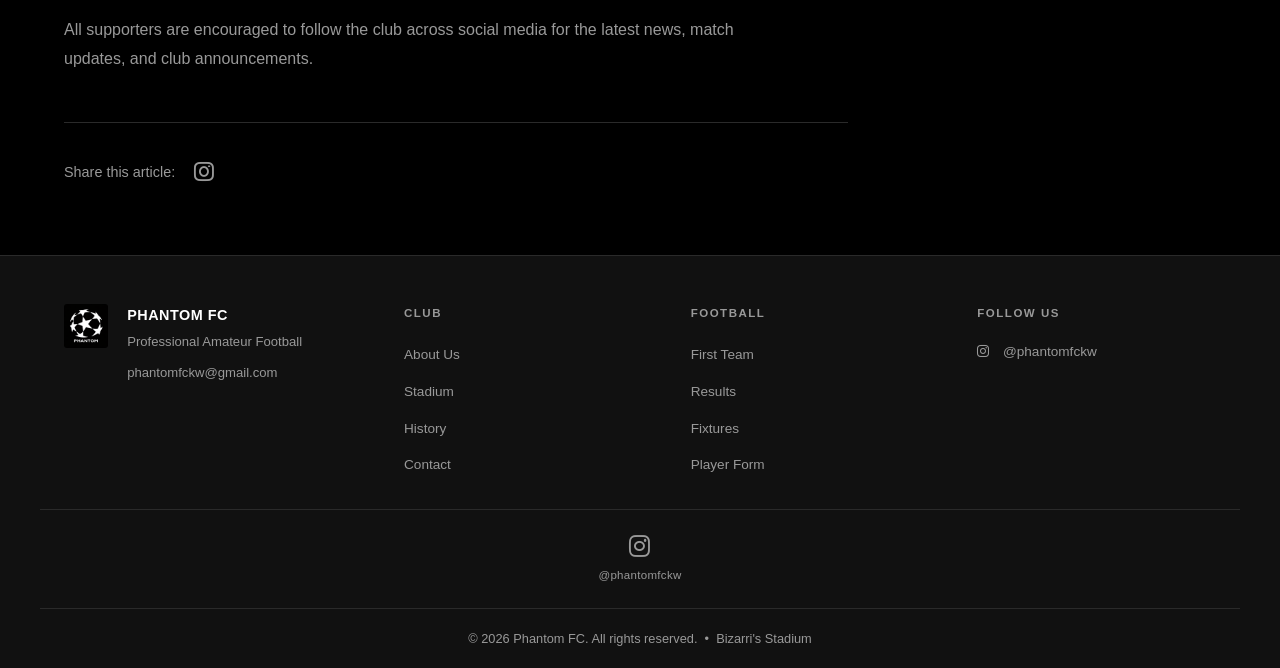
==== commit 0f88d246: "Apply site-wide improvements across all pages - Add SEO meta descriptions and Open Graph tags to all" ====
--- a/news-amateur-status.html
+++ b/news-amateur-status.html
@@ -3,6 +3,12 @@
 <head>
     <meta charset="UTF-8">
     <meta name="viewport" content="width=device-width, initial-scale=1.0">
+    <meta name="description" content="Phantom FC renews its amateur club status for the 2026 season, reaffirming commitment to grassroots football.">
+    <meta property="og:title" content="Phantom FC Renews Amateur Club Status for 2026">
+    <meta property="og:description" content="Phantom FC is proud to announce the renewal of its amateur club status for the 2026 season.">
+    <meta property="og:image" content="logo.png">
+    <meta property="og:type" content="article">
+    <link rel="icon" href="logo.png">
     <title>Phantom FC Renews Amateur Club Status – Phantom FC</title>
     <link rel="stylesheet" href="styles.css">
     <link rel="stylesheet" href="article.css">
@@ -94,9 +100,6 @@
                     <div class="article-social-share">
                         <span>Share this article:</span>
                         <a href="https://www.instagram.com/phantomfckw" target="_blank" rel="noopener"><i class="fab fa-instagram"></i></a>
-                        <a href="https://x.com/almailclub" target="_blank" rel="noopener"><i class="fab fa-x-twitter"></i></a>
-                        <a href="https://youtube.com/@almailsportsclub" target="_blank" rel="noopener"><i class="fab fa-youtube"></i></a>
-                        <a href="https://tiktok.com/@almail_sc" target="_blank" rel="noopener"><i class="fab fa-tiktok"></i></a>
                     </div>
                 </article>
 
@@ -106,15 +109,12 @@
                         <h4>FOLLOW PHANTOM FC</h4>
                         <ul class="sidebar-social">
                             <li><a href="https://www.instagram.com/phantomfckw" target="_blank" rel="noopener"><i class="fab fa-instagram"></i> @phantomfckw</a></li>
-                            <li><a href="https://x.com/almailclub" target="_blank" rel="noopener"><i class="fab fa-x-twitter"></i> @almailclub</a></li>
-                            <li><a href="https://youtube.com/@almailsportsclub" target="_blank" rel="noopener"><i class="fab fa-youtube"></i> @almailsportsclub</a></li>
-                            <li><a href="https://tiktok.com/@almail_sc" target="_blank" rel="noopener"><i class="fab fa-tiktok"></i> @almail_sc</a></li>
                         </ul>
                     </div>
                     <div class="sidebar-card">
                         <h4>JOIN THE CLUB</h4>
                         <p>Interested in playing for Phantom FC? Contact us with your details.</p>
-                        <a href="mailto:almailclub@gmail.com?subject=Player%20Application&body=Name:%0APosition:%0ADate%20of%20Birth:%0ACountry:%0AHeight:%0A%0APlease%20attach%20a%20photo." class="sidebar-btn">EMAIL US</a>
+                        <a href="mailto:phantomfckw@gmail.com?subject=Player%20Application&body=Name:%0APosition:%0ADate%20of%20Birth:%0ACountry:%0AHeight:%0A%0APlease%20attach%20a%20photo." class="sidebar-btn">EMAIL US</a>
                         <a href="https://wa.me/14402785870" target="_blank" rel="noopener" class="sidebar-btn whatsapp-btn">WHATSAPP</a>
                     </div>
                     <div class="sidebar-card">
@@ -146,7 +146,7 @@
                 <div>
                     <h3>PHANTOM FC</h3>
                     <p>Professional Amateur Football</p>
-                    <p class="footer-email"><a href="mailto:almailclub@gmail.com">almailclub@gmail.com</a></p>
+                    <p class="footer-email"><a href="mailto:phantomfckw@gmail.com">phantomfckw@gmail.com</a></p>
                 </div>
             </div>
             <div class="footer-cols">
@@ -172,9 +172,6 @@
                     <h4>FOLLOW US</h4>
                     <ul class="social-list">
                         <li><a href="https://www.instagram.com/phantomfckw" target="_blank" rel="noopener"><i class="fab fa-instagram"></i> @phantomfckw</a></li>
-                        <li><a href="https://x.com/almailclub" target="_blank" rel="noopener"><i class="fab fa-x-twitter"></i> @almailclub</a></li>
-                        <li><a href="https://youtube.com/@almailsportsclub" target="_blank" rel="noopener"><i class="fab fa-youtube"></i> @almailsportsclub</a></li>
-                        <li><a href="https://tiktok.com/@almail_sc" target="_blank" rel="noopener"><i class="fab fa-tiktok"></i> @almail_sc</a></li>
                     </ul>
                 </div>
             </div>
@@ -183,18 +180,6 @@
             <a href="https://www.instagram.com/phantomfckw" target="_blank" rel="noopener" class="social-icon-link">
                 <i class="fab fa-instagram"></i>
                 <span>@phantomfckw</span>
-            </a>
-            <a href="https://x.com/almailclub" target="_blank" rel="noopener" class="social-icon-link">
-                <i class="fab fa-x-twitter"></i>
-                <span>@almailclub</span>
-            </a>
-            <a href="https://youtube.com/@almailsportsclub" target="_blank" rel="noopener" class="social-icon-link">
-                <i class="fab fa-youtube"></i>
-                <span>@almailsportsclub</span>
-            </a>
-            <a href="https://tiktok.com/@almail_sc" target="_blank" rel="noopener" class="social-icon-link">
-                <i class="fab fa-tiktok"></i>
-                <span>@almail_sc</span>
             </a>
         </div>
         <div class="footer-bottom">
